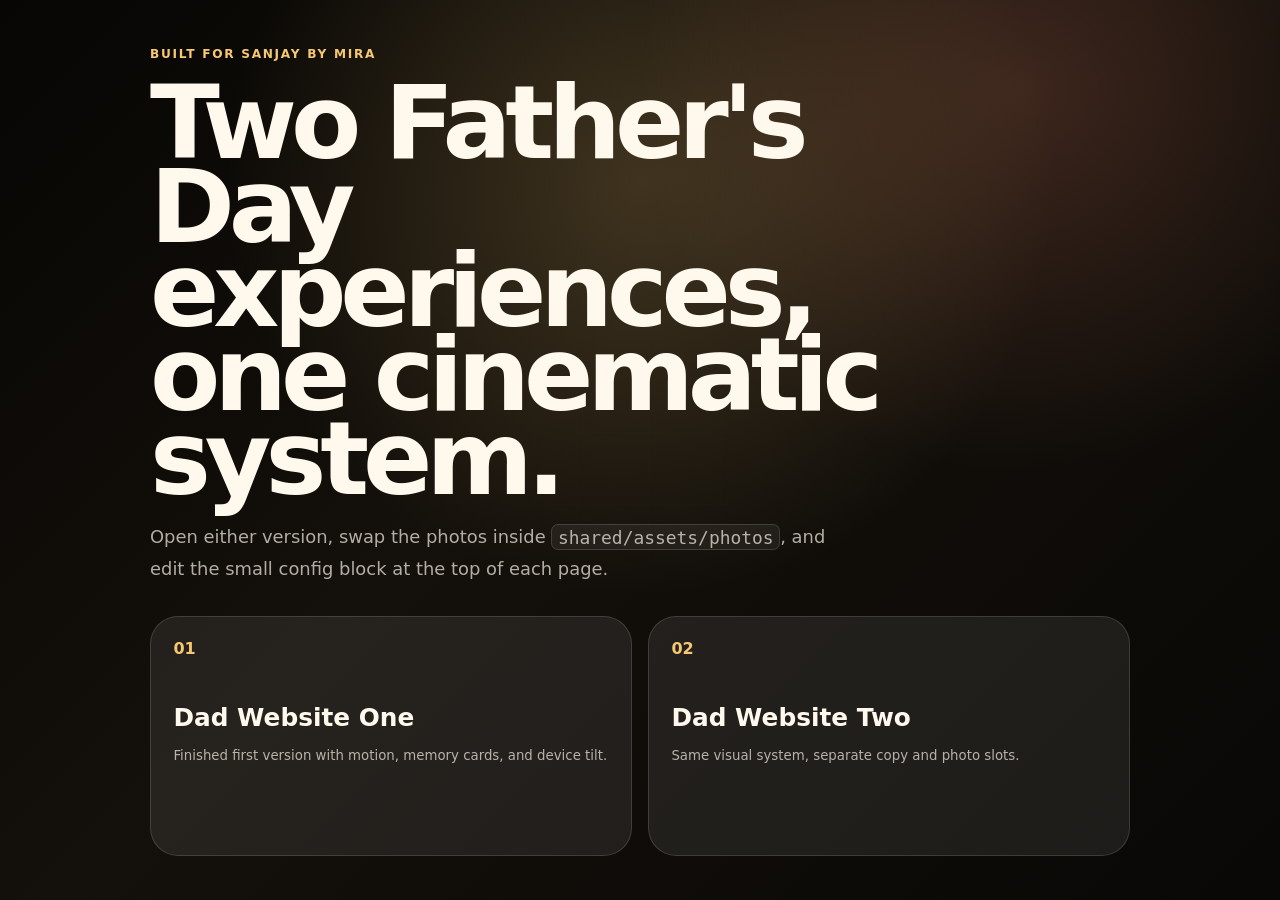
==== index.html @ 58a592d5 "Create Father's Day tribute websites" ====
<!doctype html>
<html lang="en">
  <head>
    <meta charset="utf-8" />
    <meta name="viewport" content="width=device-width, initial-scale=1" />
    <title>Father's Day Websites</title>
    <link rel="stylesheet" href="shared/styles.css" />
  </head>
  <body class="launcher">
    <main class="launch-shell">
      <p class="eyebrow">Built for Sanjay by Mira</p>
      <h1>Two Father's Day experiences, one cinematic system.</h1>
      <p class="launch-copy">
        Open either version, swap the photos inside <code>shared/assets/photos</code>,
        and edit the small config block at the top of each page.
      </p>
      <div class="launch-grid">
        <a class="launch-card" href="sites/father-one/index.html">
          <span>01</span>
          <strong>Dad Website One</strong>
          <small>Finished first version with motion, memory cards, and device tilt.</small>
        </a>
        <a class="launch-card" href="sites/father-two/index.html">
          <span>02</span>
          <strong>Dad Website Two</strong>
          <small>Same visual system, separate copy and photo slots.</small>
        </a>
      </div>
    </main>
  </body>
</html>
---- shared/styles.css ----
:root {
  --bg: #070604;
  --ink: #fff8ed;
  --muted: rgba(255, 248, 237, 0.68);
  --line: rgba(255, 248, 237, 0.14);
  --gold: #f7c873;
  --rose: #ff8f70;
  --sage: #94bfa7;
  --depth: cubic-bezier(0.32, 0.72, 0, 1);
  --tilt-x: 0deg;
  --tilt-y: 0deg;
  --pointer-x: 50%;
  --pointer-y: 20%;
}

* {
  box-sizing: border-box;
}

html {
  scroll-behavior: smooth;
}

body {
  margin: 0;
  min-height: 100vh;
  color: var(--ink);
  background:
    radial-gradient(circle at var(--pointer-x) var(--pointer-y), rgba(247, 200, 115, 0.2), transparent 26rem),
    radial-gradient(circle at 80% 10%, rgba(255, 143, 112, 0.18), transparent 24rem),
    linear-gradient(135deg, #070604 0%, #14100b 44%, #090806 100%);
  font-family: ui-sans-serif, system-ui, -apple-system, BlinkMacSystemFont, "Segoe UI", sans-serif;
  letter-spacing: 0;
  overflow-x: hidden;
}

.tribute,
.launcher {
  overflow-x: clip;
}

body::before {
  content: "";
  position: fixed;
  inset: 0;
  z-index: -3;
  opacity: 0.18;
  pointer-events: none;
  background-image:
    linear-gradient(rgba(255, 255, 255, 0.05) 1px, transparent 1px),
    linear-gradient(90deg, rgba(255, 255, 255, 0.05) 1px, transparent 1px);
  background-size: 72px 72px;
  mask-image: radial-gradient(circle at center, black, transparent 72%);
}

a {
  color: inherit;
  text-decoration: none;
}

code {
  border: 1px solid var(--line);
  border-radius: 7px;
  padding: 0.1rem 0.35rem;
  background: rgba(255, 255, 255, 0.06);
}

#memory-field {
  position: fixed;
  inset: 0;
  z-index: -2;
  width: 100%;
  height: 100%;
  pointer-events: none;
}

.ambient {
  position: fixed;
  width: 42vw;
  aspect-ratio: 1;
  border-radius: 999px;
  filter: blur(72px);
  opacity: 0.28;
  z-index: -1;
  transform: translate3d(calc((var(--pointer-x) - 50%) * 0.02), calc((var(--pointer-y) - 50%) * 0.02), 0);
}

.ambient-one {
  left: -14vw;
  top: 8vh;
  background: var(--gold);
}

.ambient-two {
  right: -16vw;
  bottom: 0;
  background: var(--rose);
}

.topbar {
  position: sticky;
  top: 0;
  z-index: 10;
  display: flex;
  align-items: center;
  justify-content: space-between;
  gap: 1rem;
  width: min(1160px, calc(100% - 32px));
  margin: 0 auto;
  padding: 18px 0;
  backdrop-filter: blur(18px);
}

.brand {
  font-weight: 800;
}

.topbar nav {
  display: flex;
  gap: 0.45rem;
  padding: 0.35rem;
  border: 1px solid var(--line);
  border-radius: 999px;
  background: rgba(255, 255, 255, 0.06);
}

.topbar nav a {
  border-radius: 999px;
  padding: 0.55rem 0.85rem;
  color: var(--muted);
  font-size: 0.88rem;
  transition: color 180ms var(--depth), background 180ms var(--depth);
}

.topbar nav a:hover {
  color: var(--ink);
  background: rgba(255, 255, 255, 0.08);
}

.section {
  width: min(1160px, calc(100% - 32px));
  margin: 0 auto;
  padding: 92px 0;
}

.hero {
  display: grid;
  grid-template-columns: minmax(0, 0.95fr) minmax(320px, 1.05fr);
  align-items: center;
  gap: clamp(2rem, 7vw, 6rem);
  min-height: calc(100vh - 74px);
}

.eyebrow,
.section-kicker {
  margin: 0 0 1rem;
  color: var(--gold);
  font-size: 0.76rem;
  font-weight: 800;
  letter-spacing: 0.14em;
  text-transform: uppercase;
}

h1,
h2,
h3,
p {
  margin-top: 0;
}

h1 {
  max-width: 780px;
  margin-bottom: 1.25rem;
  font-size: clamp(4rem, 12vw, 9.5rem);
  line-height: 0.82;
  letter-spacing: -0.06em;
}

h2 {
  max-width: 820px;
  margin-bottom: 1.4rem;
  font-size: clamp(2.4rem, 6.8vw, 5.8rem);
  line-height: 0.9;
  letter-spacing: -0.055em;
}

h3 {
  margin-bottom: 0.7rem;
  font-size: clamp(1.4rem, 2.5vw, 2.2rem);
  line-height: 1;
  letter-spacing: -0.035em;
}

p {
  color: var(--muted);
  font-size: clamp(1rem, 1.4vw, 1.15rem);
  line-height: 1.75;
}

.hero-copy p:not(.eyebrow) {
  max-width: 620px;
}

.hero-actions {
  display: flex;
  flex-wrap: wrap;
  gap: 0.8rem;
  margin-top: 2rem;
}

button,
.ghost-btn,
.primary-btn {
  border: 0;
  border-radius: 999px;
  padding: 0.95rem 1.25rem;
  font: inherit;
  font-weight: 800;
  cursor: pointer;
  transition: transform 180ms var(--depth), background 180ms var(--depth), color 180ms var(--depth);
}

.primary-btn {
  color: #1b1207;
  background: linear-gradient(135deg, var(--gold), #ffe8ad);
}

.ghost-btn {
  border: 1px solid var(--line);
  color: var(--ink);
  background: rgba(255, 255, 255, 0.06);
}

@media (hover: hover) and (pointer: fine) {
  button:hover,
  .ghost-btn:hover,
  .primary-btn:hover,
  .launch-card:hover {
    transform: translateY(-3px);
  }
}

.hero-stage {
  position: relative;
  min-height: 620px;
  overflow: clip;
  perspective: 1000px;
  transform: rotateX(var(--tilt-y)) rotateY(var(--tilt-x));
  transform-style: preserve-3d;
  transition: transform 700ms var(--depth);
}

.portrait-frame {
  position: absolute;
  inset: 9% 9% 12%;
  display: grid;
  place-items: center;
  border: 1px solid rgba(255, 255, 255, 0.18);
  border-radius: 36px;
  padding: 1rem;
  background: linear-gradient(145deg, rgba(255, 255, 255, 0.2), rgba(255, 255, 255, 0.045));
  box-shadow: 0 40px 120px rgba(0, 0, 0, 0.35);
  overflow: hidden;
}

.photo-slot {
  position: relative;
  display: grid;
  place-items: center;
  width: 100%;
  height: 100%;
  min-height: 240px;
  border-radius: 28px;
  color: rgba(255, 248, 237, 0.84);
  background:
    linear-gradient(145deg, rgba(255, 255, 255, 0.16), transparent 46%),
    radial-gradient(circle at 30% 20%, rgba(255, 232, 173, 0.58), transparent 18rem),
    linear-gradient(135deg, #392814, #15110d);
  overflow: hidden;
}

.photo-slot.has-photo {
  background-position: center;
  background-size: cover;
}

.photo-slot.has-photo span {
  opacity: 0;
}

.photo-slot span {
  border: 1px solid var(--line);
  border-radius: 999px;
  padding: 0.55rem 0.85rem;
  background: rgba(0, 0, 0, 0.2);
  backdrop-filter: blur(10px);
  font-weight: 800;
}

.orbit {
  position: absolute;
  border: 1px solid rgba(247, 200, 115, 0.28);
  border-radius: 999px;
  transform-style: preserve-3d;
  animation: orbit 16s linear infinite;
}

.orbit-a {
  inset: 3% 2% 8%;
}

.orbit-b {
  inset: 18% -2% 17%;
  animation-duration: 22s;
  animation-direction: reverse;
}

.floating-note {
  position: absolute;
  max-width: 190px;
  border: 1px solid var(--line);
  border-radius: 18px;
  padding: 1rem;
  background: rgba(255, 248, 237, 0.09);
  backdrop-filter: blur(18px);
  color: var(--ink);
  font-weight: 800;
  box-shadow: 0 18px 50px rgba(0, 0, 0, 0.25);
}

.note-one {
  top: 12%;
  right: 0;
  transform: translateZ(70px);
}

.note-two {
  left: 0;
  bottom: 14%;
  transform: translateZ(95px);
}

.bento {
  display: grid;
  grid-template-columns: repeat(12, 1fr);
  grid-auto-rows: minmax(190px, auto);
  gap: 1rem;
  margin-top: 2.5rem;
}

.tile {
  grid-column: span 4;
  min-height: 220px;
  border: 1px solid var(--line);
  border-radius: 28px;
  padding: clamp(1.1rem, 2.5vw, 2rem);
  background: rgba(255, 255, 255, 0.075);
  backdrop-filter: blur(22px);
  overflow: hidden;
}

.tile.wide {
  grid-column: span 8;
}

.tile.tall {
  grid-row: span 2;
}

.tile > span {
  display: inline-flex;
  margin-bottom: 1.2rem;
  color: var(--gold);
  font-weight: 900;
}

.photo-tile {
  padding: 0;
}

.photo-tile .photo-slot {
  min-height: 100%;
  border-radius: 0;
}

.letter {
  display: grid;
  place-items: center;
}

.letter-card {
  width: min(880px, 100%);
  border: 1px solid rgba(255, 248, 237, 0.2);
  border-radius: 34px;
  padding: clamp(1.4rem, 5vw, 4rem);
  background:
    linear-gradient(145deg, rgba(255, 255, 255, 0.16), rgba(255, 255, 255, 0.045)),
    rgba(20, 16, 11, 0.66);
  box-shadow: 0 35px 120px rgba(0, 0, 0, 0.38);
  transform: rotateX(calc(var(--tilt-y) * 0.7)) rotateY(calc(var(--tilt-x) * 0.7));
  transition: transform 700ms var(--depth);
}

.letter-card strong {
  display: inline-flex;
  margin-top: 1rem;
  color: var(--gold);
  font-size: 1.1rem;
}

.gallery {
  display: grid;
  gap: 2rem;
}

.gallery-track {
  display: grid;
  grid-template-columns: 1.1fr 0.85fr 1fr;
  gap: 1rem;
}

.gallery-item {
  min-height: 380px;
  border: 1px solid var(--line);
}

.gallery-item:nth-child(2) {
  transform: translateY(42px);
}

.footer {
  display: flex;
  flex-wrap: wrap;
  justify-content: center;
  gap: 0.7rem 1.2rem;
  width: min(1160px, calc(100% - 32px));
  margin: 0 auto;
  padding: 40px 0 56px;
  color: var(--muted);
  font-size: 0.9rem;
}

[data-reveal] {
  opacity: 0;
  transform: translateY(24px);
  transition: opacity 700ms var(--depth), transform 700ms var(--depth);
}

[data-reveal].is-visible {
  opacity: 1;
  transform: translateY(0);
}

.alternate {
  --gold: #c6f6d5;
  --rose: #9cc9ff;
  --sage: #f4b6c2;
}

.launcher {
  display: grid;
  place-items: center;
  padding: 2rem;
}

.launch-shell {
  width: min(980px, 100%);
}

.launch-shell h1 {
  font-size: clamp(3rem, 8vw, 7rem);
}

.launch-copy {
  max-width: 680px;
}

.launch-grid {
  display: grid;
  grid-template-columns: repeat(2, minmax(0, 1fr));
  gap: 1rem;
  margin-top: 2rem;
}

.launch-card {
  min-height: 240px;
  border: 1px solid var(--line);
  border-radius: 28px;
  padding: 1.4rem;
  background: rgba(255, 255, 255, 0.08);
  transition: transform 240ms var(--depth), background 240ms var(--depth);
}

.launch-card span {
  color: var(--gold);
  font-weight: 900;
}

.launch-card strong {
  display: block;
  margin: 2.8rem 0 0.8rem;
  font-size: 1.55rem;
}

.launch-card small {
  color: var(--muted);
  line-height: 1.6;
}

@keyframes orbit {
  from {
    transform: rotateZ(0deg) rotateX(68deg);
  }
  to {
    transform: rotateZ(360deg) rotateX(68deg);
  }
}

@media (max-width: 820px) {
  .topbar {
    align-items: flex-start;
    flex-direction: column;
  }

  .topbar nav {
    width: 100%;
    justify-content: space-between;
  }

  .section {
    padding: 66px 0;
  }

  .hero,
  .launch-grid,
  .gallery-track {
    grid-template-columns: 1fr;
  }

  .hero {
    min-height: auto;
  }

  .hero-stage {
    min-height: 520px;
  }

  .bento {
    grid-template-columns: 1fr;
  }

  .tile,
  .tile.wide {
    grid-column: auto;
  }

  .gallery-item:nth-child(2) {
    transform: none;
  }
}

@media (prefers-reduced-motion: reduce) {
  html {
    scroll-behavior: auto;
  }

  *,
  *::before,
  *::after {
    animation-duration: 1ms !important;
    animation-iteration-count: 1 !important;
    transition-duration: 120ms !important;
  }

  [data-reveal] {
    transform: none;
  }
}
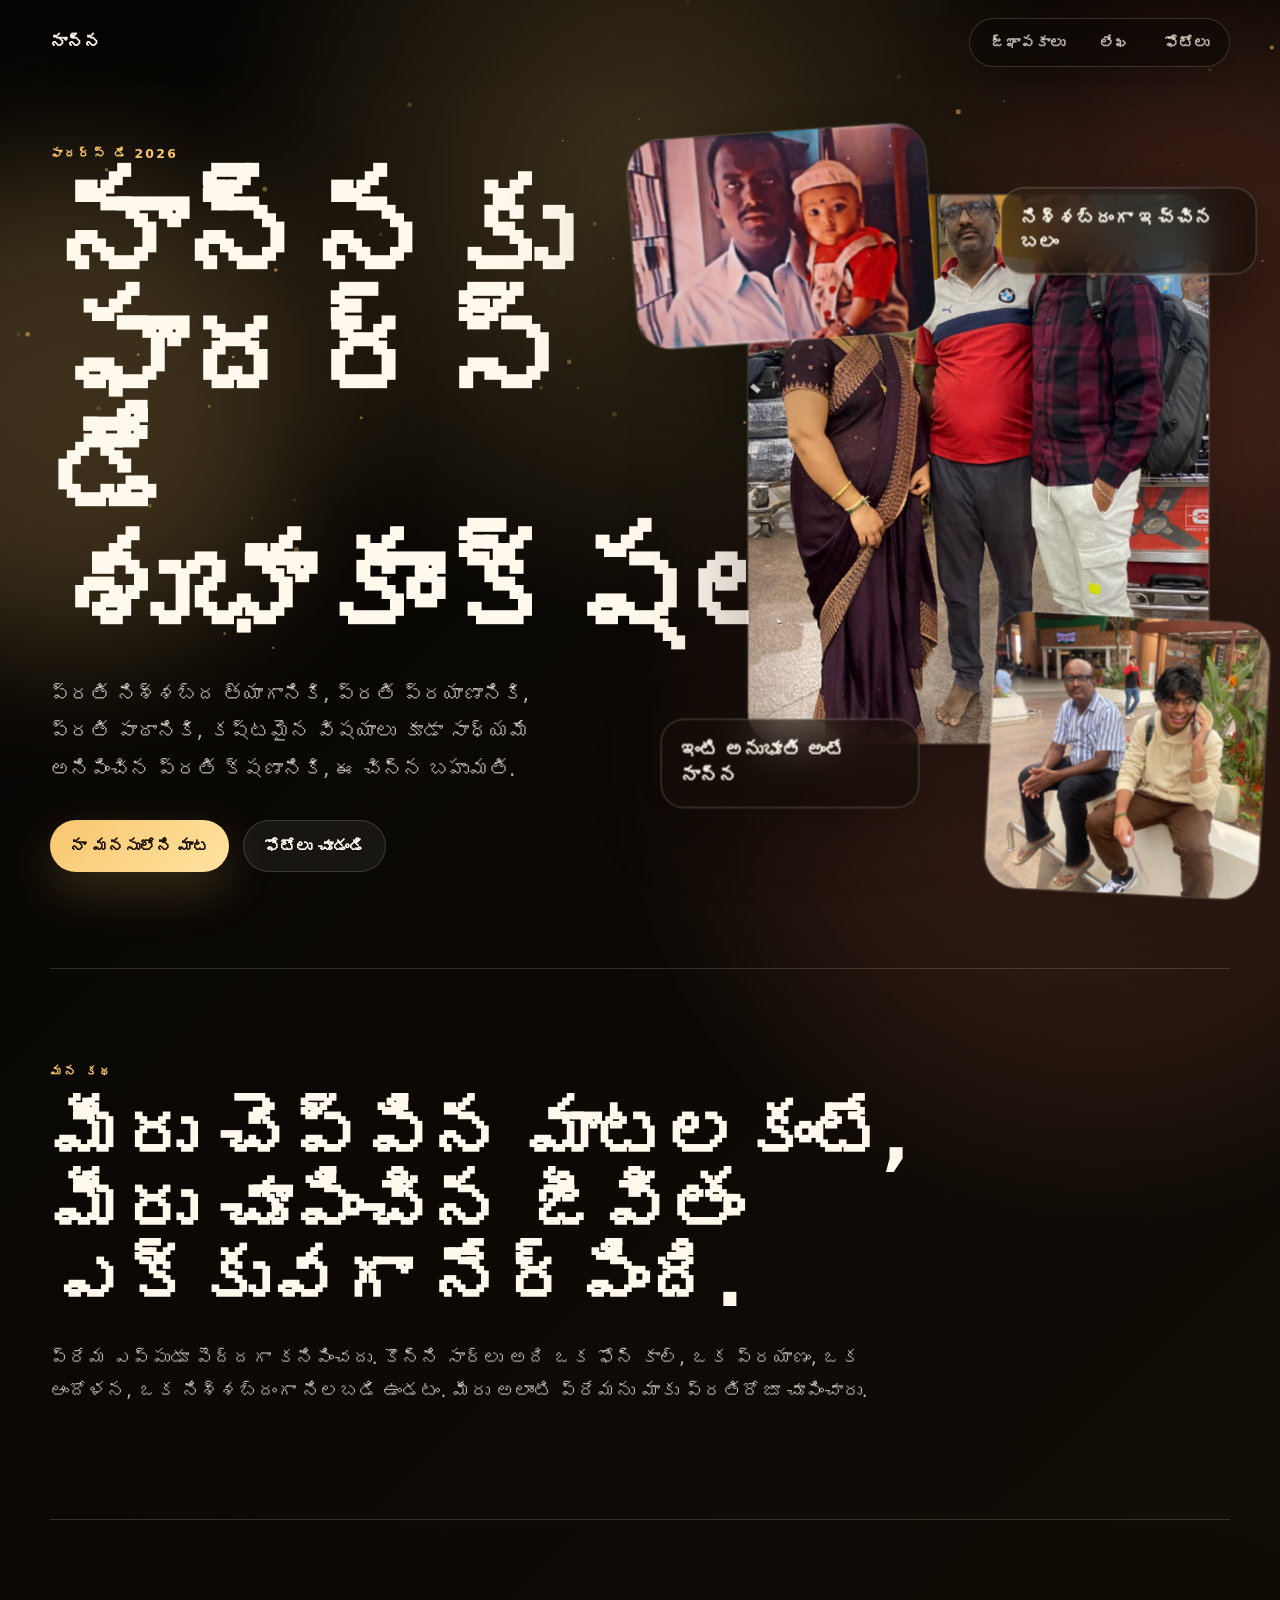
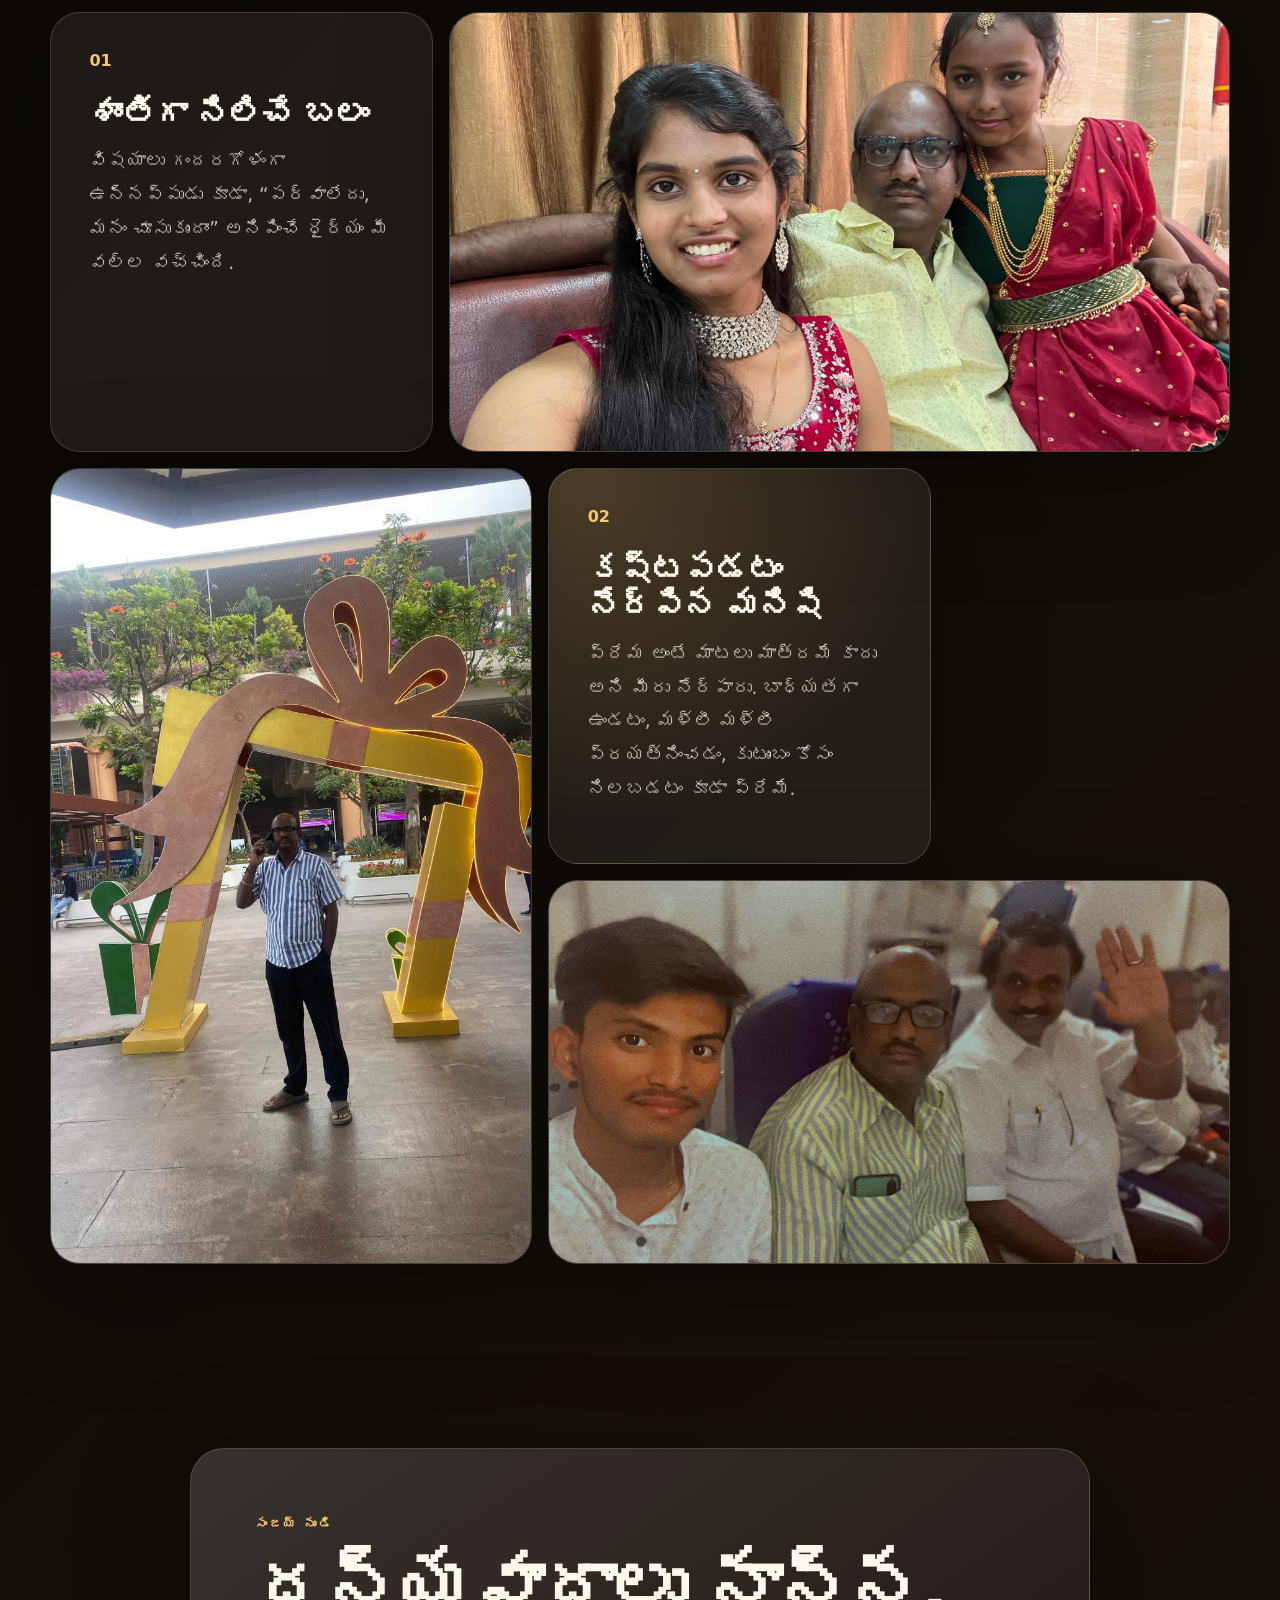
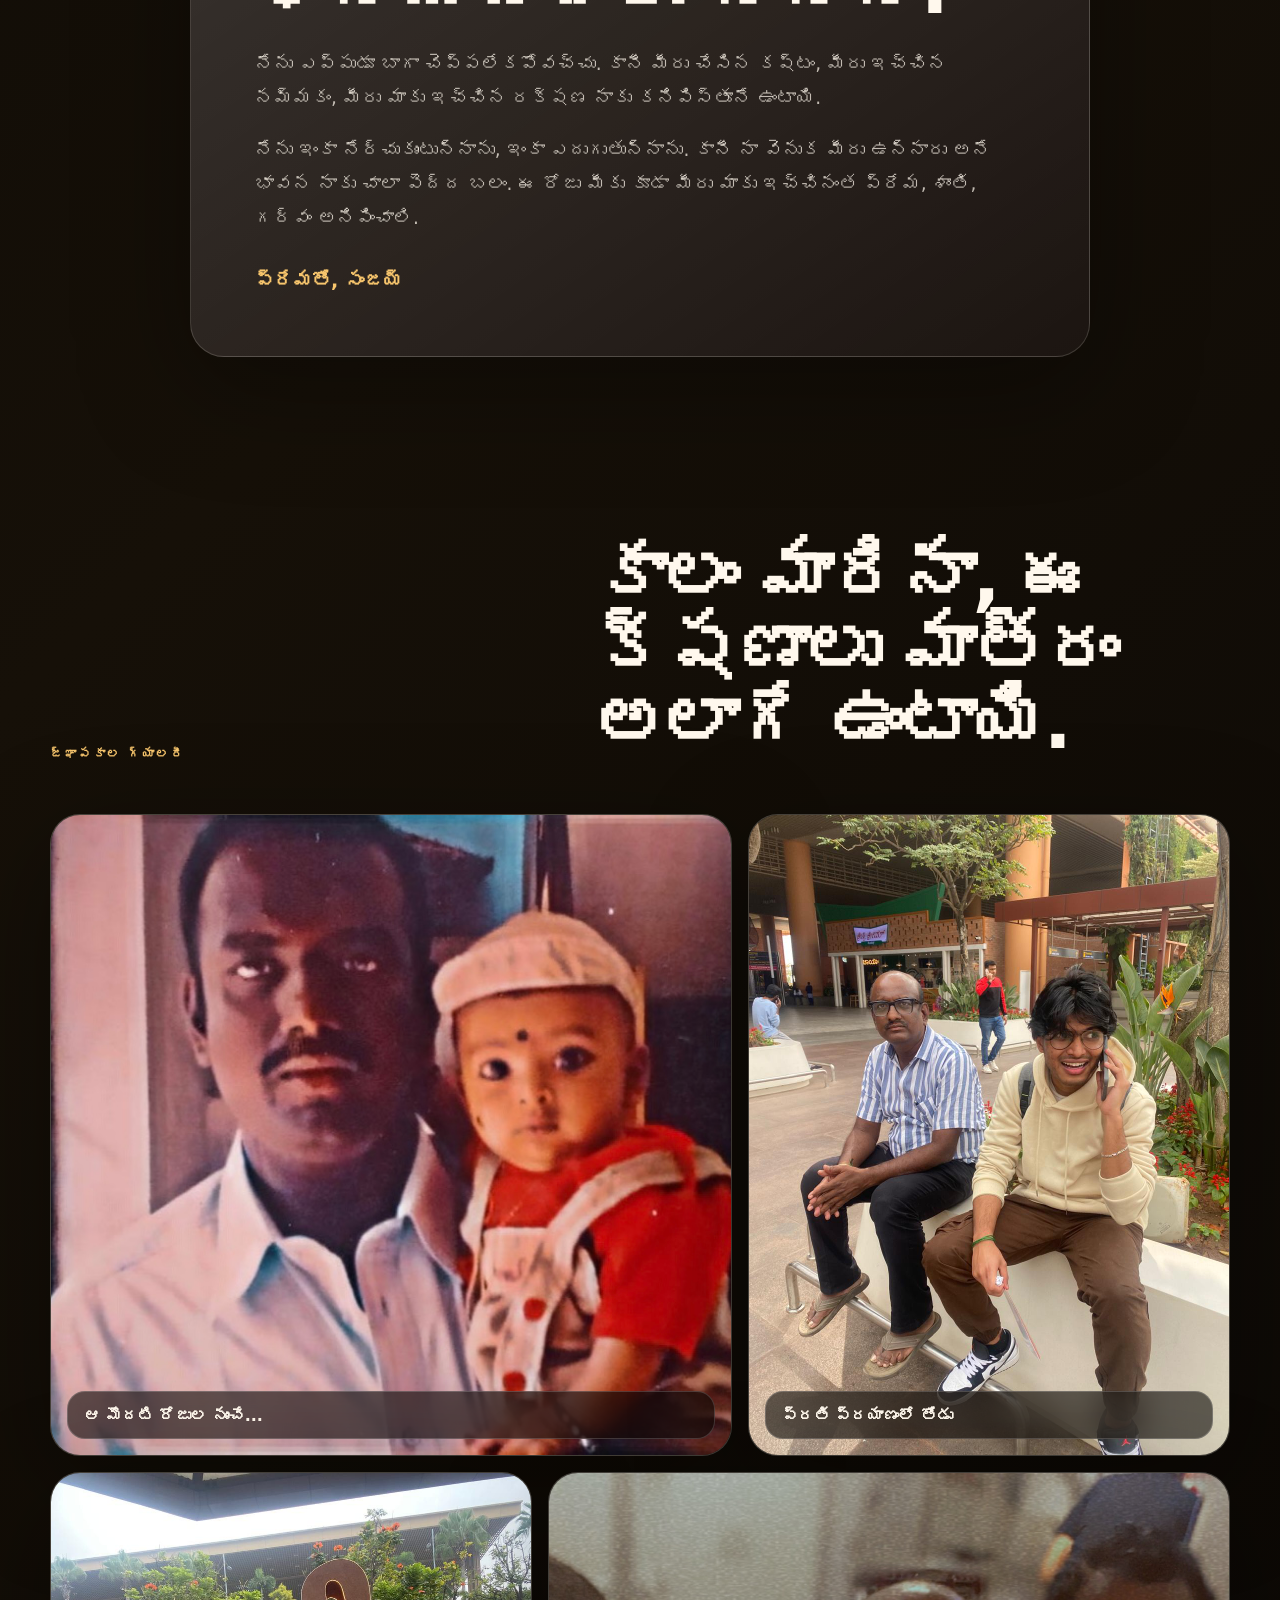
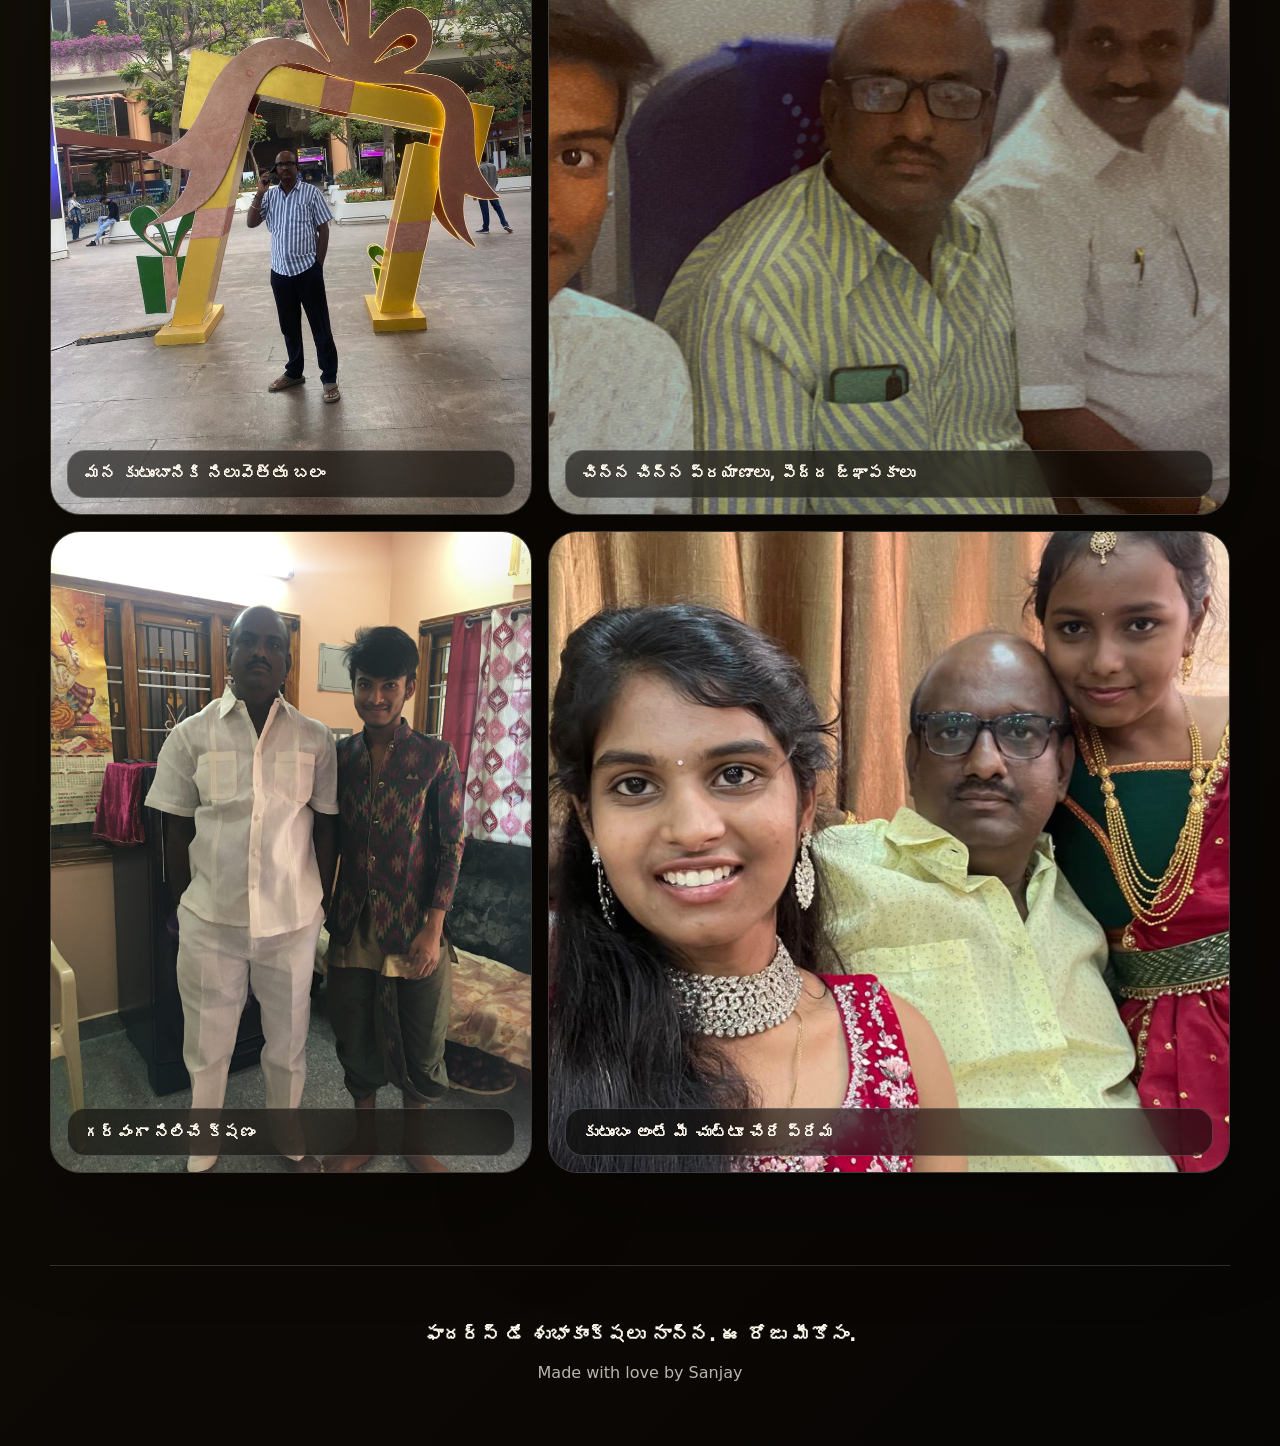
==== commit 491d9eb6: "Create Telugu Father's Day tribute" ====
--- a/index.html
+++ b/index.html
@@ -1,31 +1,156 @@
 <!doctype html>
-<html lang="en">
+<html lang="te">
   <head>
     <meta charset="utf-8" />
     <meta name="viewport" content="width=device-width, initial-scale=1" />
-    <title>Father's Day Websites</title>
+    <title>నాన్నకు ఫాదర్స్ డే శుభాకాంక్షలు</title>
+    <meta
+      name="description"
+      content="నాన్న కోసం ప్రేమతో చేసిన ఫాదర్స్ డే జ్ఞాపకాల వెబ్‌సైట్."
+    />
+    <meta name="author" content="mukeshkr-19, sanjaykrishnamurthy005@gmail.com" />
     <link rel="stylesheet" href="shared/styles.css" />
   </head>
-  <body class="launcher">
-    <main class="launch-shell">
-      <p class="eyebrow">Built for Sanjay by Mira</p>
-      <h1>Two Father's Day experiences, one cinematic system.</h1>
-      <p class="launch-copy">
-        Open either version, swap the photos inside <code>shared/assets/photos</code>,
-        and edit the small config block at the top of each page.
-      </p>
-      <div class="launch-grid">
-        <a class="launch-card" href="sites/father-one/index.html">
+  <body>
+    <canvas id="memory-field" aria-hidden="true"></canvas>
+    <div class="grain" aria-hidden="true"></div>
+    <div class="glow glow-one" aria-hidden="true"></div>
+    <div class="glow glow-two" aria-hidden="true"></div>
+
+    <header class="nav">
+      <a href="#top" class="mark">నాన్న</a>
+      <nav aria-label="Page sections">
+        <a href="#memories">జ్ఞాపకాలు</a>
+        <a href="#letter">లేఖ</a>
+        <a href="#gallery">ఫోటోలు</a>
+      </nav>
+    </header>
+
+    <main id="top">
+      <section class="hero" data-reveal>
+        <div class="hero-text">
+          <p class="eyebrow">ఫాదర్స్ డే 2026</p>
+          <h1>నాన్నకు ఫాదర్స్ డే శుభాకాంక్షలు.</h1>
+          <p class="lead">
+            ప్రతి నిశ్శబ్ద త్యాగానికి, ప్రతి ప్రయాణానికి, ప్రతి పాఠానికి,
+            కష్టమైన విషయాలు కూడా సాధ్యమే అనిపించిన ప్రతి క్షణానికి,
+            ఈ చిన్న బహుమతి.
+          </p>
+          <div class="hero-actions">
+            <a class="primary-btn" href="#letter">నా మనసులోని మాట</a>
+            <a class="ghost-btn" href="#gallery">ఫోటోలు చూడండి</a>
+          </div>
+        </div>
+
+        <div class="hero-collage" data-tilt>
+          <figure class="hero-photo main-photo">
+            <img src="shared/assets/photos/family-airport.jpg" alt="నాన్న, అమ్మ, సంజయ్ కలిసి ఉన్న ఫోటో" />
+          </figure>
+          <figure class="hero-photo baby-photo">
+            <img src="shared/assets/photos/father-baby.jpg" alt="చిన్నప్పుడు నాన్నతో సంజయ్" />
+          </figure>
+          <figure class="hero-photo side-photo">
+            <img src="shared/assets/photos/dad-sanjay-airport.jpg" alt="ఎయిర్‌పోర్ట్ దగ్గర నాన్న మరియు సంజయ్" />
+          </figure>
+          <div class="caption-chip chip-one">నిశ్శబ్దంగా ఇచ్చిన బలం</div>
+          <div class="caption-chip chip-two">ఇంటి అనుభూతి అంటే నాన్న</div>
+        </div>
+      </section>
+
+      <section id="memories" class="section intro-band" data-reveal>
+        <p class="eyebrow">మన కథ</p>
+        <h2>మీరు చెప్పిన మాటలకంటే, మీరు చూపించిన జీవితం ఎక్కువగా నేర్పింది.</h2>
+        <p>
+          ప్రేమ ఎప్పుడూ పెద్దగా కనిపించదు. కొన్ని సార్లు అది ఒక ఫోన్ కాల్,
+          ఒక ప్రయాణం, ఒక ఆందోళన, ఒక నిశ్శబ్దంగా నిలబడి ఉండటం.
+          మీరు అలాంటి ప్రేమను మాకు ప్రతిరోజూ చూపించారు.
+        </p>
+      </section>
+
+      <section class="memory-grid section" aria-label="జ్ఞాపకాలు">
+        <article class="memory-card text-card" data-reveal>
           <span>01</span>
-          <strong>Dad Website One</strong>
-          <small>Finished first version with motion, memory cards, and device tilt.</small>
-        </a>
-        <a class="launch-card" href="sites/father-two/index.html">
+          <h3>శాంతిగా నిలిచే బలం</h3>
+          <p>
+            విషయాలు గందరగోళంగా ఉన్నప్పుడు కూడా, “పర్వాలేదు, మనం చూసుకుందాం”
+            అనిపించే ధైర్యం మీ వల్ల వచ్చింది.
+          </p>
+        </article>
+        <figure class="memory-card image-card large" data-reveal>
+          <img src="shared/assets/photos/dad-daughters.jpg" alt="నాన్న కుమార్తెలతో కలిసి ఉన్న ఫోటో" />
+        </figure>
+        <figure class="memory-card image-card tall" data-reveal>
+          <img src="shared/assets/photos/dad-airport-arch.jpg" alt="ఎయిర్‌పోర్ట్ వద్ద నాన్న నిలబడిన ఫోటో" />
+        </figure>
+        <article class="memory-card text-card warm" data-reveal>
           <span>02</span>
-          <strong>Dad Website Two</strong>
-          <small>Same visual system, separate copy and photo slots.</small>
-        </a>
-      </div>
+          <h3>కష్టపడటం నేర్పిన మనిషి</h3>
+          <p>
+            ప్రేమ అంటే మాటలు మాత్రమే కాదు అని మీరు నేర్పారు. బాధ్యతగా ఉండటం,
+            మళ్లీ మళ్లీ ప్రయత్నించడం, కుటుంబం కోసం నిలబడటం కూడా ప్రేమే.
+          </p>
+        </article>
+        <figure class="memory-card image-card wide" data-reveal>
+          <img src="shared/assets/photos/dad-train.jpg" alt="రైలులో నాన్నతో కలిసి ఉన్న ఫోటో" />
+        </figure>
+      </section>
+
+      <section id="letter" class="letter-section section" data-reveal>
+        <div class="letter-card" data-tilt>
+          <p class="eyebrow">సంజయ్ నుండి</p>
+          <h2>ధన్యవాదాలు నాన్న.</h2>
+          <p>
+            నేను ఎప్పుడూ బాగా చెప్పలేకపోవచ్చు. కానీ మీరు చేసిన కష్టం, మీరు ఇచ్చిన
+            నమ్మకం, మీరు మాకు ఇచ్చిన రక్షణ నాకు కనిపిస్తూనే ఉంటాయి.
+          </p>
+          <p>
+            నేను ఇంకా నేర్చుకుంటున్నాను, ఇంకా ఎదుగుతున్నాను. కానీ నా వెనుక మీరు
+            ఉన్నారు అనే భావన నాకు చాలా పెద్ద బలం. ఈ రోజు మీకు కూడా మీరు మాకు
+            ఇచ్చినంత ప్రేమ, శాంతి, గర్వం అనిపించాలి.
+          </p>
+          <strong>ప్రేమతో, సంజయ్</strong>
+        </div>
+      </section>
+
+      <section id="gallery" class="section gallery-section" data-reveal>
+        <div class="gallery-heading">
+          <p class="eyebrow">జ్ఞాపకాల గ్యాలరీ</p>
+          <h2>కాలం మారినా, ఈ క్షణాలు మాత్రం అలాగే ఉంటాయి.</h2>
+        </div>
+        <div class="gallery">
+          <figure class="gallery-photo landscape">
+            <img src="shared/assets/photos/father-baby.jpg" alt="చిన్నప్పటి జ్ఞాపకం" />
+            <figcaption>ఆ మొదటి రోజుల నుంచే...</figcaption>
+          </figure>
+          <figure class="gallery-photo portrait">
+            <img src="shared/assets/photos/dad-sanjay-airport.jpg" alt="నాన్నతో సంజయ్" />
+            <figcaption>ప్రతి ప్రయాణంలో తోడు</figcaption>
+          </figure>
+          <figure class="gallery-photo portrait">
+            <img src="shared/assets/photos/dad-airport-arch.jpg" alt="నాన్న ఫోటో" />
+            <figcaption>మన కుటుంబానికి నిలువెత్తు బలం</figcaption>
+          </figure>
+          <figure class="gallery-photo landscape">
+            <img src="shared/assets/photos/dad-train.jpg" alt="రైలు ప్రయాణంలో జ్ఞాపకం" />
+            <figcaption>చిన్న చిన్న ప్రయాణాలు, పెద్ద జ్ఞాపకాలు</figcaption>
+          </figure>
+          <figure class="gallery-photo portrait">
+            <img src="shared/assets/photos/dad-traditional.jpg" alt="సాంప్రదాయ దుస్తుల్లో నాన్నతో సంజయ్" />
+            <figcaption>గర్వంగా నిలిచే క్షణం</figcaption>
+          </figure>
+          <figure class="gallery-photo landscape">
+            <img src="shared/assets/photos/dad-daughters.jpg" alt="నాన్న కుటుంబంతో" />
+            <figcaption>కుటుంబం అంటే మీ చుట్టూ చేరే ప్రేమ</figcaption>
+          </figure>
+        </div>
+      </section>
     </main>
+
+    <footer class="footer">
+      <p>ఫాదర్స్ డే శుభాకాంక్షలు నాన్న. ఈ రోజు మీకోసం.</p>
+      <span>Made with love by Sanjay</span>
+    </footer>
+
+    <script src="shared/app.js"></script>
   </body>
 </html>
--- a/shared/styles.css
+++ b/shared/styles.css
@@ -1,16 +1,18 @@
 :root {
-  --bg: #070604;
+  --bg: #080604;
   --ink: #fff8ed;
-  --muted: rgba(255, 248, 237, 0.68);
-  --line: rgba(255, 248, 237, 0.14);
-  --gold: #f7c873;
-  --rose: #ff8f70;
-  --sage: #94bfa7;
-  --depth: cubic-bezier(0.32, 0.72, 0, 1);
+  --muted: rgba(255, 248, 237, 0.72);
+  --soft: rgba(255, 248, 237, 0.1);
+  --line: rgba(255, 248, 237, 0.16);
+  --gold: #f8c66d;
+  --saffron: #ff9f43;
+  --rose: #d96b54;
+  --deep: #19100a;
+  --ease: cubic-bezier(0.32, 0.72, 0, 1);
   --tilt-x: 0deg;
   --tilt-y: 0deg;
-  --pointer-x: 50%;
-  --pointer-y: 20%;
+  --pointer-x: 50vw;
+  --pointer-y: 20vh;
 }
 
 * {
@@ -19,145 +21,158 @@
 
 html {
   scroll-behavior: smooth;
+  max-width: 100vw;
+  overflow-x: hidden;
 }
 
 body {
   margin: 0;
+  width: 100%;
+  max-width: 100vw;
   min-height: 100vh;
+  overflow-x: hidden;
   color: var(--ink);
   background:
-    radial-gradient(circle at var(--pointer-x) var(--pointer-y), rgba(247, 200, 115, 0.2), transparent 26rem),
-    radial-gradient(circle at 80% 10%, rgba(255, 143, 112, 0.18), transparent 24rem),
-    linear-gradient(135deg, #070604 0%, #14100b 44%, #090806 100%);
-  font-family: ui-sans-serif, system-ui, -apple-system, BlinkMacSystemFont, "Segoe UI", sans-serif;
+    radial-gradient(circle at var(--pointer-x) var(--pointer-y), rgba(248, 198, 109, 0.22), transparent 28rem),
+    radial-gradient(circle at 85% 12%, rgba(217, 107, 84, 0.28), transparent 30rem),
+    linear-gradient(135deg, #050403 0%, #161008 52%, #070504 100%);
+  font-family:
+    "Noto Sans Telugu",
+    "Nirmala UI",
+    "Gautami",
+    ui-sans-serif,
+    system-ui,
+    -apple-system,
+    BlinkMacSystemFont,
+    "Segoe UI",
+    sans-serif;
   letter-spacing: 0;
-  overflow-x: hidden;
-}
-
-.tribute,
-.launcher {
-  overflow-x: clip;
-}
-
-body::before {
-  content: "";
+}
+
+img {
+  display: block;
+  width: 100%;
+  height: 100%;
+  object-fit: cover;
+}
+
+a {
+  color: inherit;
+  text-decoration: none;
+}
+
+#memory-field {
   position: fixed;
   inset: 0;
   z-index: -3;
+  width: 100%;
+  height: 100%;
+  pointer-events: none;
+}
+
+.grain {
+  position: fixed;
+  inset: 0;
+  z-index: -2;
   opacity: 0.18;
   pointer-events: none;
   background-image:
-    linear-gradient(rgba(255, 255, 255, 0.05) 1px, transparent 1px),
-    linear-gradient(90deg, rgba(255, 255, 255, 0.05) 1px, transparent 1px);
-  background-size: 72px 72px;
-  mask-image: radial-gradient(circle at center, black, transparent 72%);
-}
-
-a {
-  color: inherit;
-  text-decoration: none;
-}
-
-code {
-  border: 1px solid var(--line);
-  border-radius: 7px;
-  padding: 0.1rem 0.35rem;
-  background: rgba(255, 255, 255, 0.06);
-}
-
-#memory-field {
+    linear-gradient(rgba(255, 255, 255, 0.04) 1px, transparent 1px),
+    linear-gradient(90deg, rgba(255, 255, 255, 0.04) 1px, transparent 1px);
+  background-size: 64px 64px;
+  mask-image: radial-gradient(circle at center, black, transparent 76%);
+}
+
+.glow {
   position: fixed;
-  inset: 0;
-  z-index: -2;
-  width: 100%;
-  height: 100%;
-  pointer-events: none;
-}
-
-.ambient {
-  position: fixed;
-  width: 42vw;
+  z-index: -1;
+  width: 38vw;
   aspect-ratio: 1;
   border-radius: 999px;
   filter: blur(72px);
-  opacity: 0.28;
-  z-index: -1;
-  transform: translate3d(calc((var(--pointer-x) - 50%) * 0.02), calc((var(--pointer-y) - 50%) * 0.02), 0);
-}
-
-.ambient-one {
+  opacity: 0.22;
+  pointer-events: none;
+}
+
+.glow-one {
   left: -14vw;
-  top: 8vh;
+  top: 18vh;
   background: var(--gold);
 }
 
-.ambient-two {
-  right: -16vw;
-  bottom: 0;
+.glow-two {
+  right: -13vw;
+  top: 4vh;
   background: var(--rose);
 }
 
-.topbar {
+.nav {
   position: sticky;
   top: 0;
-  z-index: 10;
+  z-index: 20;
   display: flex;
   align-items: center;
   justify-content: space-between;
-  gap: 1rem;
-  width: min(1160px, calc(100% - 32px));
+  width: min(1180px, calc(100vw - 32px));
   margin: 0 auto;
   padding: 18px 0;
   backdrop-filter: blur(18px);
 }
 
-.brand {
-  font-weight: 800;
-}
-
-.topbar nav {
+.mark {
+  font-size: 1.05rem;
+  font-weight: 900;
+}
+
+.nav nav {
   display: flex;
-  gap: 0.45rem;
-  padding: 0.35rem;
+  gap: 0.35rem;
   border: 1px solid var(--line);
   border-radius: 999px;
-  background: rgba(255, 255, 255, 0.06);
-}
-
-.topbar nav a {
+  padding: 0.35rem;
+  background: rgba(12, 8, 5, 0.58);
+  box-shadow: 0 20px 50px rgba(0, 0, 0, 0.22);
+}
+
+.nav nav a {
   border-radius: 999px;
-  padding: 0.55rem 0.85rem;
+  padding: 0.58rem 0.9rem;
   color: var(--muted);
-  font-size: 0.88rem;
-  transition: color 180ms var(--depth), background 180ms var(--depth);
-}
-
-.topbar nav a:hover {
+  font-size: 0.92rem;
+  font-weight: 800;
+  transition: color 180ms var(--ease), background 180ms var(--ease);
+}
+
+.nav nav a:hover {
   color: var(--ink);
   background: rgba(255, 255, 255, 0.08);
 }
 
+.hero,
 .section {
-  width: min(1160px, calc(100% - 32px));
+  width: min(1180px, calc(100vw - 32px));
   margin: 0 auto;
-  padding: 92px 0;
 }
 
 .hero {
   display: grid;
-  grid-template-columns: minmax(0, 0.95fr) minmax(320px, 1.05fr);
+  grid-template-columns: minmax(0, 0.95fr) minmax(360px, 1.05fr);
   align-items: center;
   gap: clamp(2rem, 7vw, 6rem);
-  min-height: calc(100vh - 74px);
-}
-
-.eyebrow,
-.section-kicker {
+  min-height: calc(100vh - 78px);
+  padding: 58px 0 96px;
+}
+
+.hero > * {
+  min-width: 0;
+}
+
+.eyebrow {
   margin: 0 0 1rem;
   color: var(--gold);
-  font-size: 0.76rem;
-  font-weight: 800;
-  letter-spacing: 0.14em;
+  font-size: 0.78rem;
+  font-weight: 900;
+  letter-spacing: 0.18em;
   text-transform: uppercase;
 }
 
@@ -169,60 +184,61 @@
 }
 
 h1 {
-  max-width: 780px;
-  margin-bottom: 1.25rem;
-  font-size: clamp(4rem, 12vw, 9.5rem);
-  line-height: 0.82;
-  letter-spacing: -0.06em;
+  max-width: 760px;
+  margin-bottom: 1.35rem;
+  font-size: clamp(4rem, 10.5vw, 9.2rem);
+  line-height: 0.88;
+  letter-spacing: -0.045em;
 }
 
 h2 {
-  max-width: 820px;
+  max-width: 930px;
   margin-bottom: 1.4rem;
-  font-size: clamp(2.4rem, 6.8vw, 5.8rem);
-  line-height: 0.9;
-  letter-spacing: -0.055em;
+  font-size: clamp(2.25rem, 5.8vw, 5.4rem);
+  line-height: 0.98;
+  letter-spacing: -0.035em;
 }
 
 h3 {
-  margin-bottom: 0.7rem;
-  font-size: clamp(1.4rem, 2.5vw, 2.2rem);
-  line-height: 1;
-  letter-spacing: -0.035em;
+  margin-bottom: 0.8rem;
+  font-size: clamp(1.45rem, 2.6vw, 2.35rem);
+  line-height: 1.08;
+  letter-spacing: -0.025em;
 }
 
 p {
   color: var(--muted);
-  font-size: clamp(1rem, 1.4vw, 1.15rem);
-  line-height: 1.75;
-}
-
-.hero-copy p:not(.eyebrow) {
-  max-width: 620px;
+  font-size: clamp(1rem, 1.45vw, 1.18rem);
+  line-height: 1.82;
+}
+
+.lead {
+  max-width: 680px;
+  font-size: clamp(1.05rem, 1.65vw, 1.28rem);
 }
 
 .hero-actions {
   display: flex;
   flex-wrap: wrap;
-  gap: 0.8rem;
+  gap: 0.85rem;
   margin-top: 2rem;
 }
 
-button,
-.ghost-btn,
+.primary-btn,
+.ghost-btn {
+  display: inline-flex;
+  align-items: center;
+  justify-content: center;
+  border-radius: 999px;
+  padding: 0.98rem 1.25rem;
+  font-weight: 900;
+  transition: transform 180ms var(--ease), border-color 180ms var(--ease), background 180ms var(--ease);
+}
+
 .primary-btn {
-  border: 0;
-  border-radius: 999px;
-  padding: 0.95rem 1.25rem;
-  font: inherit;
-  font-weight: 800;
-  cursor: pointer;
-  transition: transform 180ms var(--depth), background 180ms var(--depth), color 180ms var(--depth);
-}
-
-.primary-btn {
-  color: #1b1207;
-  background: linear-gradient(135deg, var(--gold), #ffe8ad);
+  color: #211306;
+  background: linear-gradient(135deg, var(--gold), #ffe3a1);
+  box-shadow: 0 18px 50px rgba(248, 198, 109, 0.2);
 }
 
 .ghost-btn {
@@ -231,219 +247,229 @@
   background: rgba(255, 255, 255, 0.06);
 }
 
-@media (hover: hover) and (pointer: fine) {
-  button:hover,
-  .ghost-btn:hover,
-  .primary-btn:hover,
-  .launch-card:hover {
-    transform: translateY(-3px);
-  }
-}
-
-.hero-stage {
+.hero-collage {
   position: relative;
-  min-height: 620px;
-  overflow: clip;
+  min-height: 690px;
+  overflow: visible;
   perspective: 1000px;
   transform: rotateX(var(--tilt-y)) rotateY(var(--tilt-x));
   transform-style: preserve-3d;
-  transition: transform 700ms var(--depth);
-}
-
-.portrait-frame {
+  transition: transform 700ms var(--ease);
+}
+
+.hero-photo,
+.memory-card,
+.gallery-photo,
+.letter-card {
+  border: 1px solid var(--line);
+  background: rgba(255, 255, 255, 0.07);
+  box-shadow: 0 30px 110px rgba(0, 0, 0, 0.34);
+  overflow: hidden;
+}
+
+.hero-photo {
   position: absolute;
-  inset: 9% 9% 12%;
+  margin: 0;
+  border-radius: 32px;
+}
+
+.main-photo {
+  inset: 5% 4% 16% 16%;
+  transform: translateZ(10px);
+}
+
+.baby-photo {
+  left: 0;
+  top: 0;
+  width: 48%;
+  height: 28%;
+  transform: translateZ(86px) rotate(-4deg);
+}
+
+.side-photo {
+  right: 0;
+  bottom: 0;
+  width: 43%;
+  height: 36%;
+  transform: translateZ(110px) rotate(3deg);
+}
+
+.caption-chip {
+  position: absolute;
+  z-index: 2;
+  max-width: 220px;
+  border: 1px solid rgba(255, 248, 237, 0.22);
+  border-radius: 20px;
+  padding: 0.95rem 1rem;
+  background: rgba(20, 12, 7, 0.62);
+  backdrop-filter: blur(18px);
+  color: var(--ink);
+  font-weight: 900;
+  line-height: 1.35;
+  box-shadow: 0 20px 60px rgba(0, 0, 0, 0.28);
+}
+
+.chip-one {
+  top: 10%;
+  right: 3%;
+  transform: translateZ(140px);
+}
+
+.chip-two {
+  left: 8%;
+  bottom: 13%;
+  transform: translateZ(150px);
+}
+
+.section {
+  padding: 92px 0;
+}
+
+.intro-band {
+  border-top: 1px solid var(--line);
+  border-bottom: 1px solid var(--line);
+}
+
+.intro-band p:not(.eyebrow) {
+  max-width: 840px;
+}
+
+.memory-grid {
+  display: grid;
+  grid-template-columns: repeat(12, 1fr);
+  grid-auto-rows: minmax(220px, auto);
+  gap: 1rem;
+}
+
+.memory-card {
+  margin: 0;
+  border-radius: 30px;
+}
+
+.text-card {
+  grid-column: span 4;
+  padding: clamp(1.25rem, 3vw, 2.4rem);
+}
+
+.text-card span {
+  display: inline-flex;
+  margin-bottom: 1.6rem;
+  color: var(--gold);
+  font-weight: 900;
+}
+
+.text-card.warm {
+  background:
+    radial-gradient(circle at 10% 0%, rgba(248, 198, 109, 0.2), transparent 22rem),
+    rgba(255, 255, 255, 0.07);
+}
+
+.image-card {
+  min-height: 360px;
+}
+
+.image-card.large {
+  grid-column: span 8;
+}
+
+.image-card.tall {
+  grid-column: span 5;
+  grid-row: span 2;
+}
+
+.image-card.wide {
+  grid-column: span 7;
+}
+
+.letter-section {
   display: grid;
   place-items: center;
-  border: 1px solid rgba(255, 255, 255, 0.18);
-  border-radius: 36px;
-  padding: 1rem;
-  background: linear-gradient(145deg, rgba(255, 255, 255, 0.2), rgba(255, 255, 255, 0.045));
-  box-shadow: 0 40px 120px rgba(0, 0, 0, 0.35);
-  overflow: hidden;
-}
-
-.photo-slot {
-  position: relative;
-  display: grid;
-  place-items: center;
-  width: 100%;
-  height: 100%;
-  min-height: 240px;
-  border-radius: 28px;
-  color: rgba(255, 248, 237, 0.84);
-  background:
-    linear-gradient(145deg, rgba(255, 255, 255, 0.16), transparent 46%),
-    radial-gradient(circle at 30% 20%, rgba(255, 232, 173, 0.58), transparent 18rem),
-    linear-gradient(135deg, #392814, #15110d);
-  overflow: hidden;
-}
-
-.photo-slot.has-photo {
-  background-position: center;
-  background-size: cover;
-}
-
-.photo-slot.has-photo span {
-  opacity: 0;
-}
-
-.photo-slot span {
-  border: 1px solid var(--line);
-  border-radius: 999px;
-  padding: 0.55rem 0.85rem;
-  background: rgba(0, 0, 0, 0.2);
-  backdrop-filter: blur(10px);
-  font-weight: 800;
-}
-
-.orbit {
-  position: absolute;
-  border: 1px solid rgba(247, 200, 115, 0.28);
-  border-radius: 999px;
-  transform-style: preserve-3d;
-  animation: orbit 16s linear infinite;
-}
-
-.orbit-a {
-  inset: 3% 2% 8%;
-}
-
-.orbit-b {
-  inset: 18% -2% 17%;
-  animation-duration: 22s;
-  animation-direction: reverse;
-}
-
-.floating-note {
-  position: absolute;
-  max-width: 190px;
-  border: 1px solid var(--line);
-  border-radius: 18px;
-  padding: 1rem;
-  background: rgba(255, 248, 237, 0.09);
-  backdrop-filter: blur(18px);
-  color: var(--ink);
-  font-weight: 800;
-  box-shadow: 0 18px 50px rgba(0, 0, 0, 0.25);
-}
-
-.note-one {
-  top: 12%;
-  right: 0;
-  transform: translateZ(70px);
-}
-
-.note-two {
-  left: 0;
-  bottom: 14%;
-  transform: translateZ(95px);
-}
-
-.bento {
-  display: grid;
-  grid-template-columns: repeat(12, 1fr);
-  grid-auto-rows: minmax(190px, auto);
-  gap: 1rem;
-  margin-top: 2.5rem;
-}
-
-.tile {
-  grid-column: span 4;
-  min-height: 220px;
-  border: 1px solid var(--line);
-  border-radius: 28px;
-  padding: clamp(1.1rem, 2.5vw, 2rem);
-  background: rgba(255, 255, 255, 0.075);
-  backdrop-filter: blur(22px);
-  overflow: hidden;
-}
-
-.tile.wide {
-  grid-column: span 8;
-}
-
-.tile.tall {
-  grid-row: span 2;
-}
-
-.tile > span {
-  display: inline-flex;
-  margin-bottom: 1.2rem;
-  color: var(--gold);
-  font-weight: 900;
-}
-
-.photo-tile {
-  padding: 0;
-}
-
-.photo-tile .photo-slot {
-  min-height: 100%;
-  border-radius: 0;
-}
-
-.letter {
-  display: grid;
-  place-items: center;
 }
 
 .letter-card {
-  width: min(880px, 100%);
-  border: 1px solid rgba(255, 248, 237, 0.2);
+  width: min(900px, 100%);
   border-radius: 34px;
-  padding: clamp(1.4rem, 5vw, 4rem);
+  padding: clamp(1.5rem, 5vw, 4.2rem);
   background:
     linear-gradient(145deg, rgba(255, 255, 255, 0.16), rgba(255, 255, 255, 0.045)),
-    rgba(20, 16, 11, 0.66);
-  box-shadow: 0 35px 120px rgba(0, 0, 0, 0.38);
-  transform: rotateX(calc(var(--tilt-y) * 0.7)) rotateY(calc(var(--tilt-x) * 0.7));
-  transition: transform 700ms var(--depth);
+    rgba(18, 11, 7, 0.78);
+  transform: rotateX(calc(var(--tilt-y) * 0.45)) rotateY(calc(var(--tilt-x) * 0.45));
+  transition: transform 700ms var(--ease);
 }
 
 .letter-card strong {
   display: inline-flex;
   margin-top: 1rem;
   color: var(--gold);
-  font-size: 1.1rem;
+  font-size: 1.2rem;
+}
+
+.gallery-heading {
+  display: grid;
+  grid-template-columns: minmax(0, 0.8fr) minmax(280px, 1fr);
+  gap: 2rem;
+  align-items: end;
+  margin-bottom: 2rem;
 }
 
 .gallery {
   display: grid;
-  gap: 2rem;
-}
-
-.gallery-track {
-  display: grid;
-  grid-template-columns: 1.1fr 0.85fr 1fr;
+  grid-template-columns: repeat(12, 1fr);
   gap: 1rem;
 }
 
-.gallery-item {
-  min-height: 380px;
-  border: 1px solid var(--line);
-}
-
-.gallery-item:nth-child(2) {
-  transform: translateY(42px);
+.gallery-photo {
+  position: relative;
+  margin: 0;
+  min-height: 360px;
+  border-radius: 30px;
+}
+
+.gallery-photo.landscape {
+  grid-column: span 7;
+}
+
+.gallery-photo.portrait {
+  grid-column: span 5;
+  min-height: 520px;
+}
+
+.gallery-photo figcaption {
+  position: absolute;
+  left: 1rem;
+  right: 1rem;
+  bottom: 1rem;
+  border: 1px solid rgba(255, 255, 255, 0.18);
+  border-radius: 18px;
+  padding: 0.85rem 1rem;
+  background: rgba(8, 6, 4, 0.58);
+  backdrop-filter: blur(18px);
+  color: var(--ink);
+  font-weight: 900;
 }
 
 .footer {
-  display: flex;
-  flex-wrap: wrap;
-  justify-content: center;
-  gap: 0.7rem 1.2rem;
-  width: min(1160px, calc(100% - 32px));
+  width: min(1180px, calc(100vw - 32px));
   margin: 0 auto;
-  padding: 40px 0 56px;
+  padding: 52px 0 64px;
+  border-top: 1px solid var(--line);
+  text-align: center;
+}
+
+.footer p {
+  margin-bottom: 0.7rem;
+  color: var(--ink);
+  font-weight: 900;
+}
+
+.footer span {
   color: var(--muted);
-  font-size: 0.9rem;
 }
 
 [data-reveal] {
   opacity: 0;
   transform: translateY(24px);
-  transition: opacity 700ms var(--depth), transform 700ms var(--depth);
+  transition: opacity 700ms var(--ease), transform 700ms var(--ease);
 }
 
 [data-reveal].is-visible {
@@ -451,111 +477,109 @@
   transform: translateY(0);
 }
 
-.alternate {
-  --gold: #c6f6d5;
-  --rose: #9cc9ff;
-  --sage: #f4b6c2;
-}
-
-.launcher {
-  display: grid;
-  place-items: center;
-  padding: 2rem;
-}
-
-.launch-shell {
-  width: min(980px, 100%);
-}
-
-.launch-shell h1 {
-  font-size: clamp(3rem, 8vw, 7rem);
-}
-
-.launch-copy {
-  max-width: 680px;
-}
-
-.launch-grid {
-  display: grid;
-  grid-template-columns: repeat(2, minmax(0, 1fr));
-  gap: 1rem;
-  margin-top: 2rem;
-}
-
-.launch-card {
-  min-height: 240px;
-  border: 1px solid var(--line);
-  border-radius: 28px;
-  padding: 1.4rem;
-  background: rgba(255, 255, 255, 0.08);
-  transition: transform 240ms var(--depth), background 240ms var(--depth);
-}
-
-.launch-card span {
-  color: var(--gold);
-  font-weight: 900;
-}
-
-.launch-card strong {
-  display: block;
-  margin: 2.8rem 0 0.8rem;
-  font-size: 1.55rem;
-}
-
-.launch-card small {
-  color: var(--muted);
-  line-height: 1.6;
-}
-
-@keyframes orbit {
-  from {
-    transform: rotateZ(0deg) rotateX(68deg);
-  }
-  to {
-    transform: rotateZ(360deg) rotateX(68deg);
-  }
-}
-
-@media (max-width: 820px) {
-  .topbar {
+@media (hover: hover) and (pointer: fine) {
+  .primary-btn:hover,
+  .ghost-btn:hover,
+  .gallery-photo:hover,
+  .memory-card:hover {
+    transform: translateY(-4px);
+  }
+}
+
+@media (max-width: 900px) {
+  .glow {
+    display: none;
+  }
+
+  .nav,
+  .hero,
+  .section,
+  .footer {
+    width: min(1180px, calc(100vw - 64px));
+  }
+
+  .nav {
     align-items: flex-start;
     flex-direction: column;
-  }
-
-  .topbar nav {
+    gap: 0.8rem;
+  }
+
+  .nav nav {
     width: 100%;
     justify-content: space-between;
   }
 
+  .hero {
+    grid-template-columns: 1fr;
+    min-height: auto;
+    padding-top: 40px;
+  }
+
+  .hero-collage {
+    min-height: 620px;
+    overflow: clip;
+  }
+
+  .memory-grid,
+  .gallery,
+  .gallery-heading {
+    grid-template-columns: 1fr;
+  }
+
+  .text-card,
+  .image-card.large,
+  .image-card.tall,
+  .image-card.wide,
+  .gallery-photo.landscape,
+  .gallery-photo.portrait {
+    grid-column: auto;
+  }
+
+  .gallery-photo.portrait {
+    min-height: 460px;
+  }
+}
+
+@media (max-width: 560px) {
+  .nav nav a {
+    padding: 0.55rem 0.65rem;
+    font-size: 0.82rem;
+  }
+
+  h1 {
+    font-size: clamp(3.05rem, 18vw, 5.6rem);
+  }
+
+  .hero-collage {
+    min-height: 520px;
+  }
+
+  .main-photo {
+    inset: 9% 0 17% 7%;
+  }
+
+  .baby-photo {
+    width: 55%;
+    height: 25%;
+  }
+
+  .side-photo {
+    right: 4%;
+    width: 46%;
+    height: 31%;
+  }
+
+  .caption-chip {
+    max-width: 170px;
+    font-size: 0.86rem;
+  }
+
+  .chip-one {
+    right: 8%;
+  }
+
   .section {
     padding: 66px 0;
-  }
-
-  .hero,
-  .launch-grid,
-  .gallery-track {
-    grid-template-columns: 1fr;
-  }
-
-  .hero {
-    min-height: auto;
-  }
-
-  .hero-stage {
-    min-height: 520px;
-  }
-
-  .bento {
-    grid-template-columns: 1fr;
-  }
-
-  .tile,
-  .tile.wide {
-    grid-column: auto;
-  }
-
-  .gallery-item:nth-child(2) {
-    transform: none;
   }
 }
 
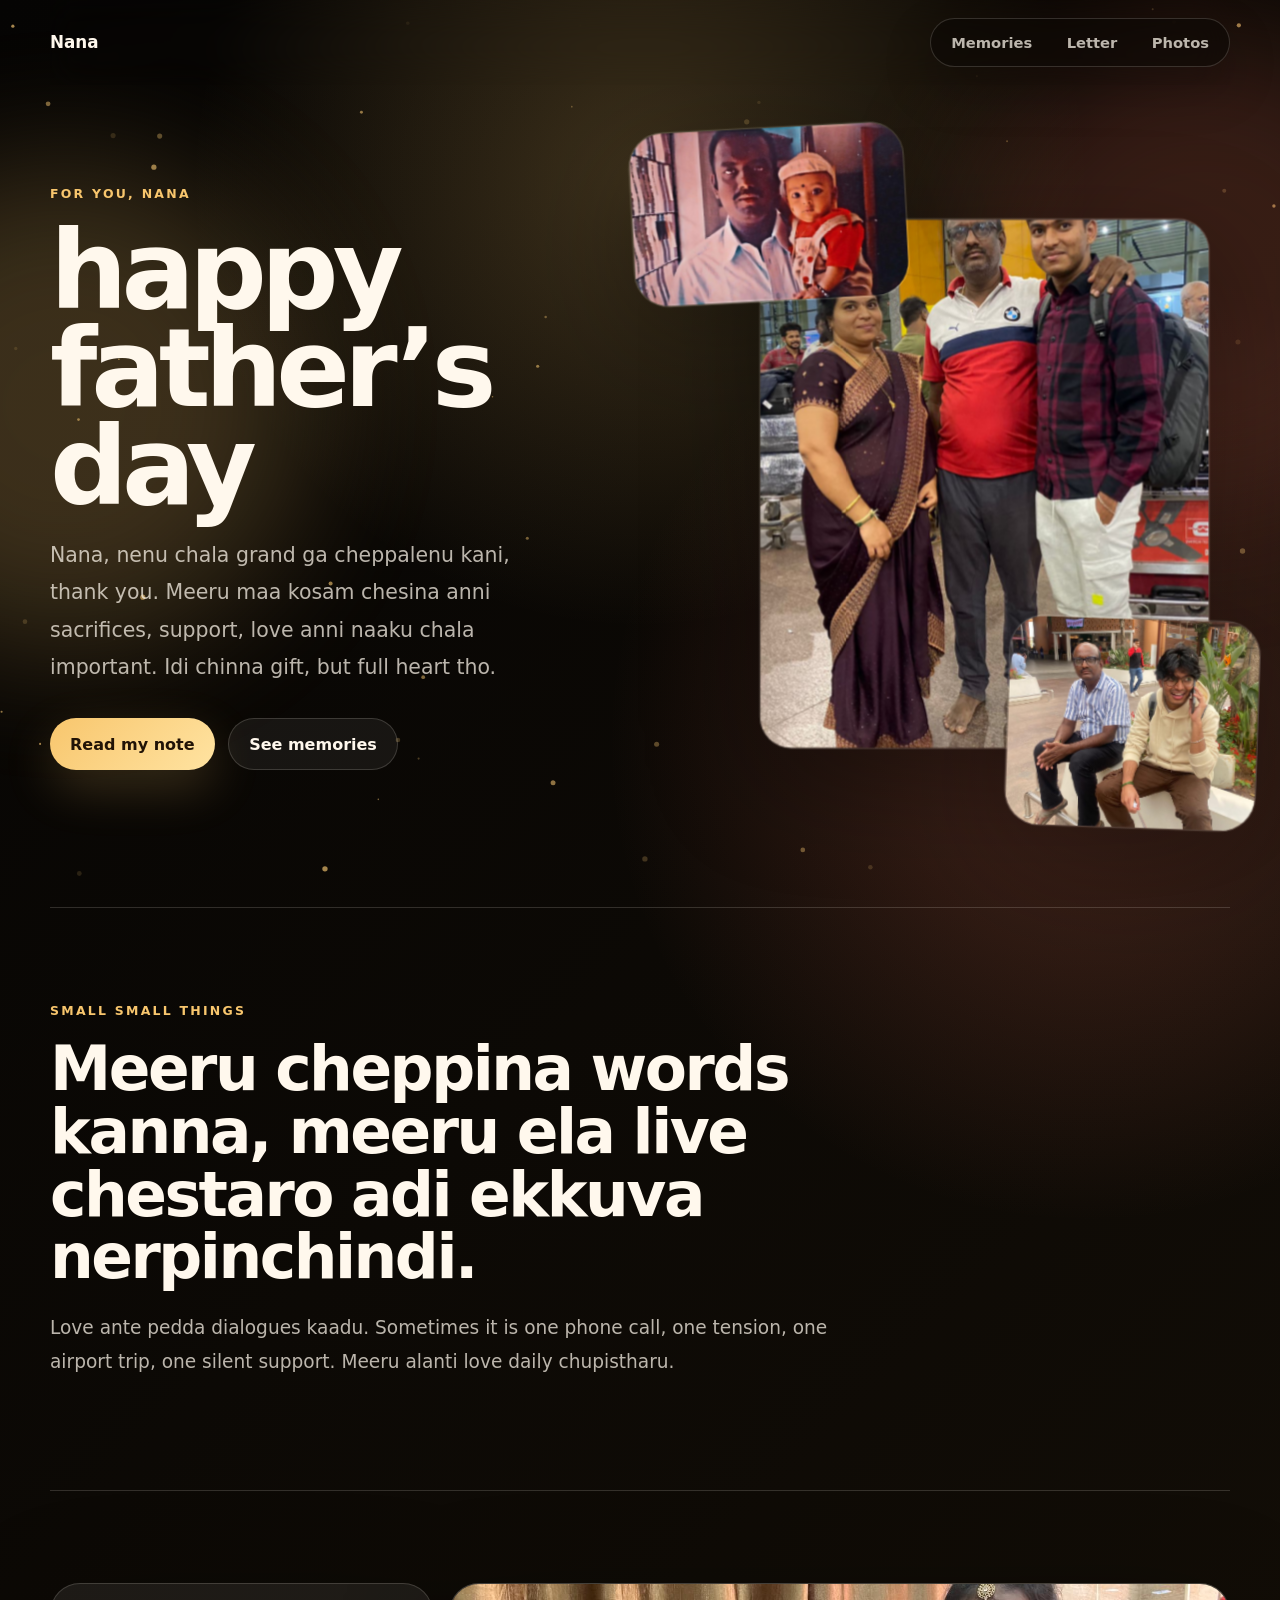
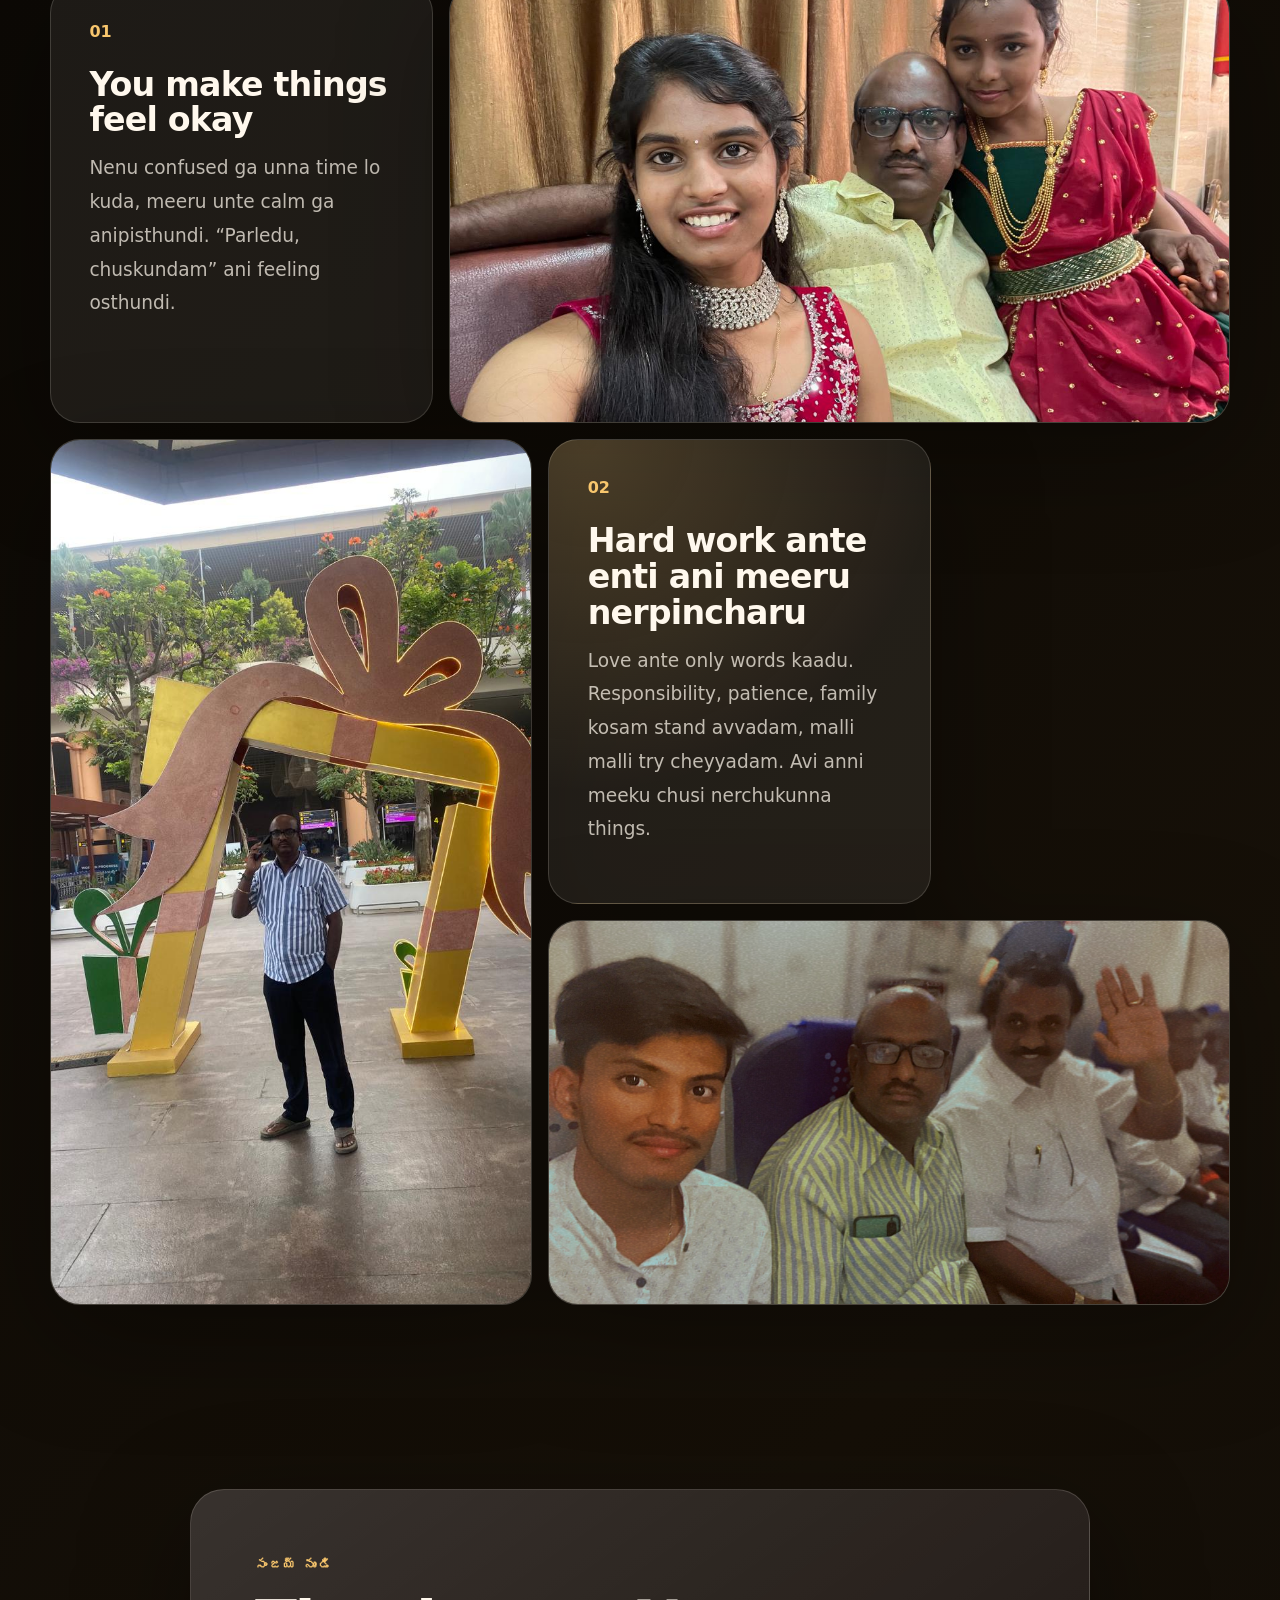
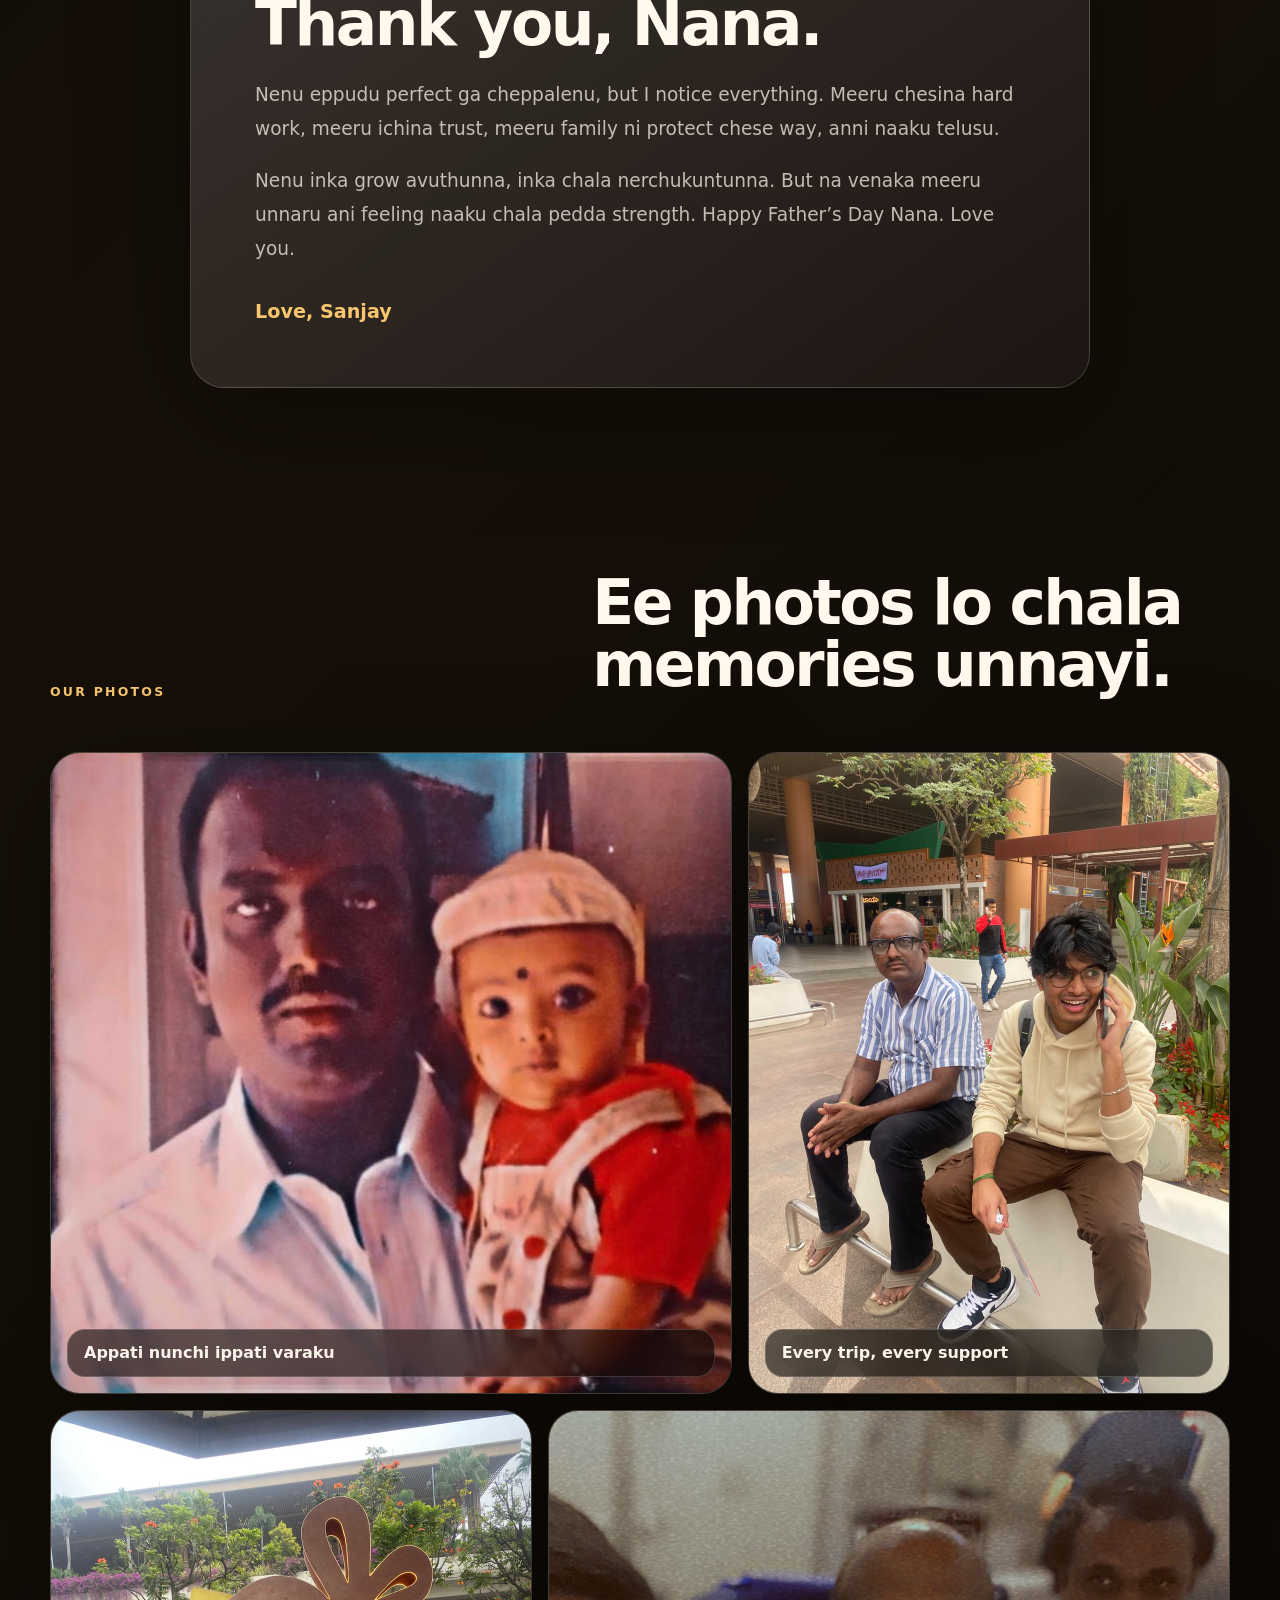
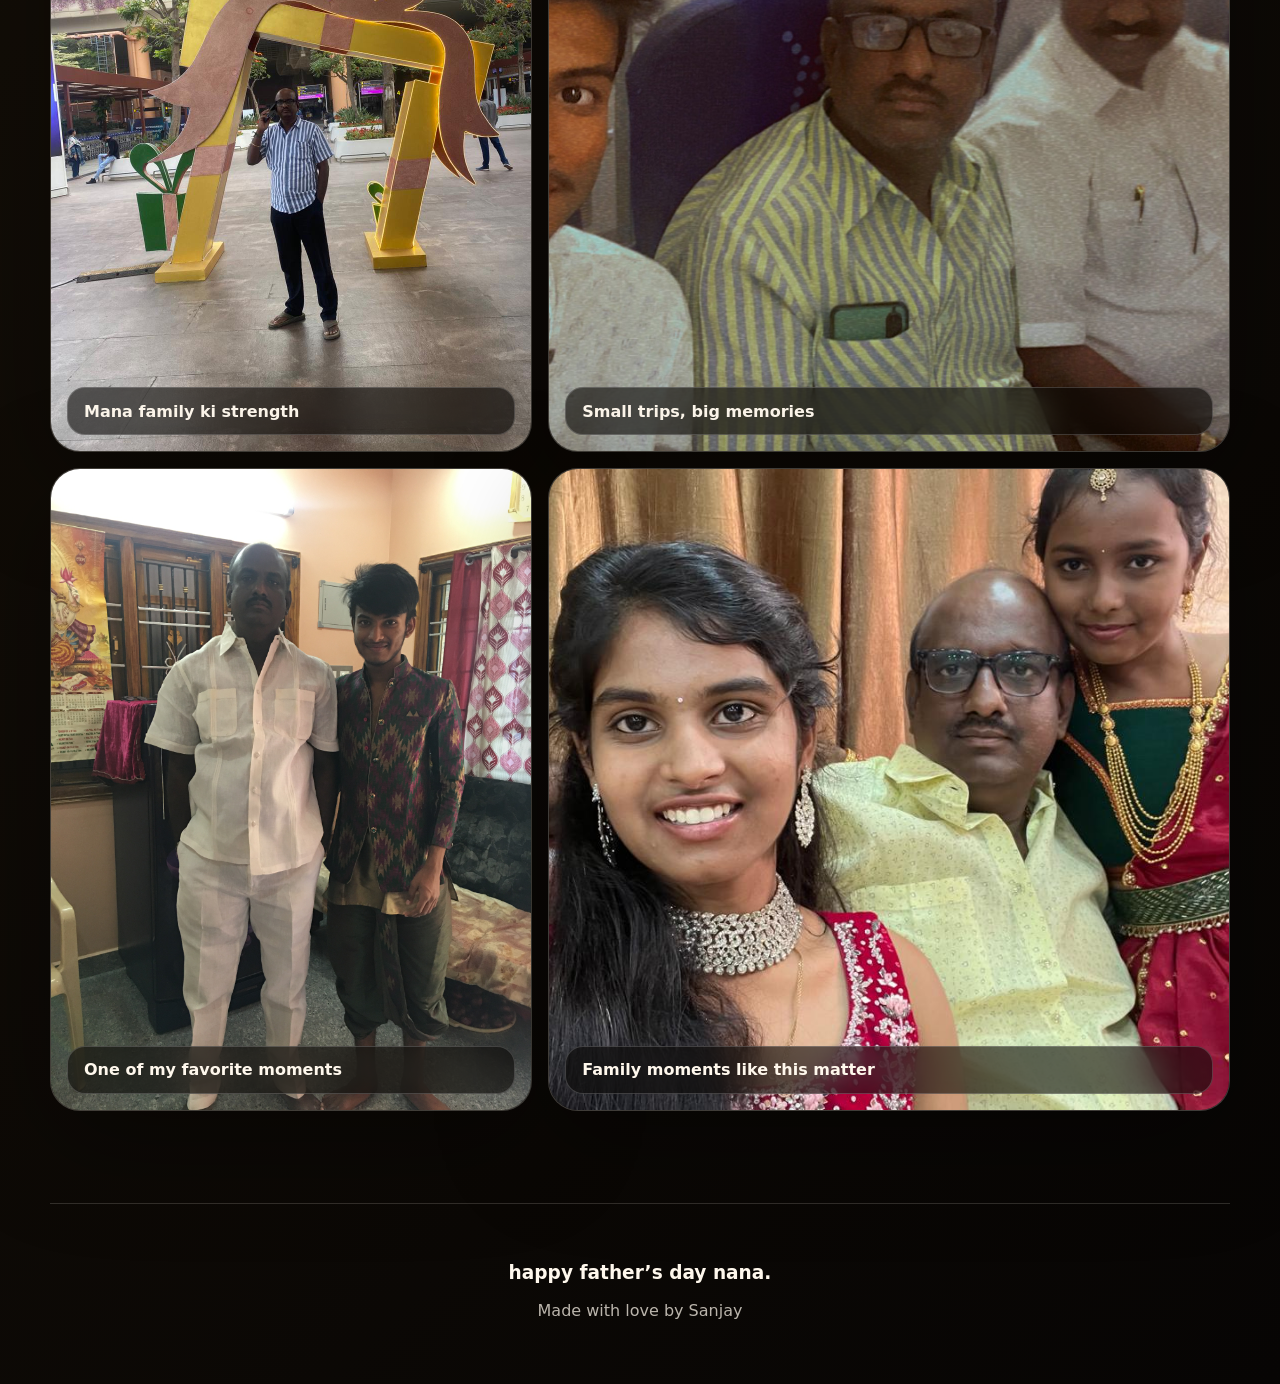
==== commit 466814d9: "Refine Father’s Day message and hero layout" ====
--- a/index.html
+++ b/index.html
@@ -3,7 +3,7 @@
   <head>
     <meta charset="utf-8" />
     <meta name="viewport" content="width=device-width, initial-scale=1" />
-    <title>నాన్నకు ఫాదర్స్ డే శుభాకాంక్షలు</title>
+    <title>Happy Father's Day Nana</title>
     <meta
       name="description"
       content="నాన్న కోసం ప్రేమతో చేసిన ఫాదర్స్ డే జ్ఞాపకాల వెబ్‌సైట్."
@@ -18,27 +18,27 @@
     <div class="glow glow-two" aria-hidden="true"></div>
 
     <header class="nav">
-      <a href="#top" class="mark">నాన్న</a>
+      <a href="#top" class="mark">Nana</a>
       <nav aria-label="Page sections">
-        <a href="#memories">జ్ఞాపకాలు</a>
-        <a href="#letter">లేఖ</a>
-        <a href="#gallery">ఫోటోలు</a>
+        <a href="#memories">Memories</a>
+        <a href="#letter">Letter</a>
+        <a href="#gallery">Photos</a>
       </nav>
     </header>
 
     <main id="top">
       <section class="hero" data-reveal>
         <div class="hero-text">
-          <p class="eyebrow">ఫాదర్స్ డే 2026</p>
-          <h1>నాన్నకు ఫాదర్స్ డే శుభాకాంక్షలు.</h1>
+          <p class="eyebrow">For you, Nana</p>
+          <h1>happy father’s day</h1>
           <p class="lead">
-            ప్రతి నిశ్శబ్ద త్యాగానికి, ప్రతి ప్రయాణానికి, ప్రతి పాఠానికి,
-            కష్టమైన విషయాలు కూడా సాధ్యమే అనిపించిన ప్రతి క్షణానికి,
-            ఈ చిన్న బహుమతి.
+            Nana, nenu chala grand ga cheppalenu kani, thank you.
+            Meeru maa kosam chesina anni sacrifices, support, love
+            anni naaku chala important. Idi chinna gift, but full heart tho.
           </p>
           <div class="hero-actions">
-            <a class="primary-btn" href="#letter">నా మనసులోని మాట</a>
-            <a class="ghost-btn" href="#gallery">ఫోటోలు చూడండి</a>
+            <a class="primary-btn" href="#letter">Read my note</a>
+            <a class="ghost-btn" href="#gallery">See memories</a>
           </div>
         </div>
 
@@ -52,28 +52,26 @@
           <figure class="hero-photo side-photo">
             <img src="shared/assets/photos/dad-sanjay-airport.jpg" alt="ఎయిర్‌పోర్ట్ దగ్గర నాన్న మరియు సంజయ్" />
           </figure>
-          <div class="caption-chip chip-one">నిశ్శబ్దంగా ఇచ్చిన బలం</div>
-          <div class="caption-chip chip-two">ఇంటి అనుభూతి అంటే నాన్న</div>
         </div>
       </section>
 
       <section id="memories" class="section intro-band" data-reveal>
-        <p class="eyebrow">మన కథ</p>
-        <h2>మీరు చెప్పిన మాటలకంటే, మీరు చూపించిన జీవితం ఎక్కువగా నేర్పింది.</h2>
+        <p class="eyebrow">Small small things</p>
+        <h2>Meeru cheppina words kanna, meeru ela live chestaro adi ekkuva nerpinchindi.</h2>
         <p>
-          ప్రేమ ఎప్పుడూ పెద్దగా కనిపించదు. కొన్ని సార్లు అది ఒక ఫోన్ కాల్,
-          ఒక ప్రయాణం, ఒక ఆందోళన, ఒక నిశ్శబ్దంగా నిలబడి ఉండటం.
-          మీరు అలాంటి ప్రేమను మాకు ప్రతిరోజూ చూపించారు.
+          Love ante pedda dialogues kaadu. Sometimes it is one phone call,
+          one tension, one airport trip, one silent support. Meeru alanti love
+          daily chupistharu.
         </p>
       </section>
 
       <section class="memory-grid section" aria-label="జ్ఞాపకాలు">
         <article class="memory-card text-card" data-reveal>
           <span>01</span>
-          <h3>శాంతిగా నిలిచే బలం</h3>
+          <h3>You make things feel okay</h3>
           <p>
-            విషయాలు గందరగోళంగా ఉన్నప్పుడు కూడా, “పర్వాలేదు, మనం చూసుకుందాం”
-            అనిపించే ధైర్యం మీ వల్ల వచ్చింది.
+            Nenu confused ga unna time lo kuda, meeru unte calm ga anipisthundi.
+            “Parledu, chuskundam” ani feeling osthundi.
           </p>
         </article>
         <figure class="memory-card image-card large" data-reveal>
@@ -84,10 +82,11 @@
         </figure>
         <article class="memory-card text-card warm" data-reveal>
           <span>02</span>
-          <h3>కష్టపడటం నేర్పిన మనిషి</h3>
+          <h3>Hard work ante enti ani meeru nerpincharu</h3>
           <p>
-            ప్రేమ అంటే మాటలు మాత్రమే కాదు అని మీరు నేర్పారు. బాధ్యతగా ఉండటం,
-            మళ్లీ మళ్లీ ప్రయత్నించడం, కుటుంబం కోసం నిలబడటం కూడా ప్రేమే.
+            Love ante only words kaadu. Responsibility, patience, family kosam
+            stand avvadam, malli malli try cheyyadam. Avi anni meeku chusi
+            nerchukunna things.
           </p>
         </article>
         <figure class="memory-card image-card wide" data-reveal>
@@ -98,56 +97,57 @@
       <section id="letter" class="letter-section section" data-reveal>
         <div class="letter-card" data-tilt>
           <p class="eyebrow">సంజయ్ నుండి</p>
-          <h2>ధన్యవాదాలు నాన్న.</h2>
+          <h2>Thank you, Nana.</h2>
           <p>
-            నేను ఎప్పుడూ బాగా చెప్పలేకపోవచ్చు. కానీ మీరు చేసిన కష్టం, మీరు ఇచ్చిన
-            నమ్మకం, మీరు మాకు ఇచ్చిన రక్షణ నాకు కనిపిస్తూనే ఉంటాయి.
+            Nenu eppudu perfect ga cheppalenu, but I notice everything.
+            Meeru chesina hard work, meeru ichina trust, meeru family ni
+            protect chese way, anni naaku telusu.
           </p>
           <p>
-            నేను ఇంకా నేర్చుకుంటున్నాను, ఇంకా ఎదుగుతున్నాను. కానీ నా వెనుక మీరు
-            ఉన్నారు అనే భావన నాకు చాలా పెద్ద బలం. ఈ రోజు మీకు కూడా మీరు మాకు
-            ఇచ్చినంత ప్రేమ, శాంతి, గర్వం అనిపించాలి.
+            Nenu inka grow avuthunna, inka chala nerchukuntunna. But na venaka
+            meeru unnaru ani feeling naaku chala pedda strength. Happy Father’s
+            Day Nana. Love you.
           </p>
-          <strong>ప్రేమతో, సంజయ్</strong>
+          <strong>Love, Sanjay</strong>
         </div>
       </section>
 
       <section id="gallery" class="section gallery-section" data-reveal>
         <div class="gallery-heading">
-          <p class="eyebrow">జ్ఞాపకాల గ్యాలరీ</p>
-          <h2>కాలం మారినా, ఈ క్షణాలు మాత్రం అలాగే ఉంటాయి.</h2>
+          <p class="eyebrow">Our photos</p>
+          <h2>Ee photos lo chala memories unnayi.</h2>
         </div>
         <div class="gallery">
           <figure class="gallery-photo landscape">
             <img src="shared/assets/photos/father-baby.jpg" alt="చిన్నప్పటి జ్ఞాపకం" />
-            <figcaption>ఆ మొదటి రోజుల నుంచే...</figcaption>
+            <figcaption>Appati nunchi ippati varaku</figcaption>
           </figure>
           <figure class="gallery-photo portrait">
             <img src="shared/assets/photos/dad-sanjay-airport.jpg" alt="నాన్నతో సంజయ్" />
-            <figcaption>ప్రతి ప్రయాణంలో తోడు</figcaption>
+            <figcaption>Every trip, every support</figcaption>
           </figure>
           <figure class="gallery-photo portrait">
             <img src="shared/assets/photos/dad-airport-arch.jpg" alt="నాన్న ఫోటో" />
-            <figcaption>మన కుటుంబానికి నిలువెత్తు బలం</figcaption>
+            <figcaption>Mana family ki strength</figcaption>
           </figure>
           <figure class="gallery-photo landscape">
             <img src="shared/assets/photos/dad-train.jpg" alt="రైలు ప్రయాణంలో జ్ఞాపకం" />
-            <figcaption>చిన్న చిన్న ప్రయాణాలు, పెద్ద జ్ఞాపకాలు</figcaption>
+            <figcaption>Small trips, big memories</figcaption>
           </figure>
           <figure class="gallery-photo portrait">
             <img src="shared/assets/photos/dad-traditional.jpg" alt="సాంప్రదాయ దుస్తుల్లో నాన్నతో సంజయ్" />
-            <figcaption>గర్వంగా నిలిచే క్షణం</figcaption>
+            <figcaption>One of my favorite moments</figcaption>
           </figure>
           <figure class="gallery-photo landscape">
             <img src="shared/assets/photos/dad-daughters.jpg" alt="నాన్న కుటుంబంతో" />
-            <figcaption>కుటుంబం అంటే మీ చుట్టూ చేరే ప్రేమ</figcaption>
+            <figcaption>Family moments like this matter</figcaption>
           </figure>
         </div>
       </section>
     </main>
 
     <footer class="footer">
-      <p>ఫాదర్స్ డే శుభాకాంక్షలు నాన్న. ఈ రోజు మీకోసం.</p>
+      <p>happy father’s day nana.</p>
       <span>Made with love by Sanjay</span>
     </footer>
 
--- a/shared/styles.css
+++ b/shared/styles.css
@@ -37,9 +37,6 @@
     radial-gradient(circle at 85% 12%, rgba(217, 107, 84, 0.28), transparent 30rem),
     linear-gradient(135deg, #050403 0%, #161008 52%, #070504 100%);
   font-family:
-    "Noto Sans Telugu",
-    "Nirmala UI",
-    "Gautami",
     ui-sans-serif,
     system-ui,
     -apple-system,
@@ -184,19 +181,20 @@
 }
 
 h1 {
-  max-width: 760px;
+  max-width: 640px;
   margin-bottom: 1.35rem;
-  font-size: clamp(4rem, 10.5vw, 9.2rem);
-  line-height: 0.88;
-  letter-spacing: -0.045em;
+  font-size: clamp(3.3rem, 8.5vw, 7.4rem);
+  line-height: 0.9;
+  letter-spacing: -0.055em;
+  text-transform: lowercase;
 }
 
 h2 {
   max-width: 930px;
   margin-bottom: 1.4rem;
-  font-size: clamp(2.25rem, 5.8vw, 5.4rem);
-  line-height: 0.98;
-  letter-spacing: -0.035em;
+  font-size: clamp(2rem, 4.8vw, 4.45rem);
+  line-height: 1.02;
+  letter-spacing: -0.04em;
 }
 
 h3 {
@@ -249,7 +247,7 @@
 
 .hero-collage {
   position: relative;
-  min-height: 690px;
+  min-height: 640px;
   overflow: visible;
   perspective: 1000px;
   transform: rotateX(var(--tilt-y)) rotateY(var(--tilt-x));
@@ -274,51 +272,36 @@
 }
 
 .main-photo {
-  inset: 5% 4% 16% 16%;
+  inset: 10% 4% 8% 18%;
   transform: translateZ(10px);
 }
 
 .baby-photo {
   left: 0;
   top: 0;
-  width: 48%;
-  height: 28%;
-  transform: translateZ(86px) rotate(-4deg);
+  width: 44%;
+  height: 25%;
+  transform: translateZ(86px) rotate(-3deg);
 }
 
 .side-photo {
   right: 0;
   bottom: 0;
-  width: 43%;
-  height: 36%;
-  transform: translateZ(110px) rotate(3deg);
-}
-
-.caption-chip {
-  position: absolute;
-  z-index: 2;
-  max-width: 220px;
-  border: 1px solid rgba(255, 248, 237, 0.22);
-  border-radius: 20px;
-  padding: 0.95rem 1rem;
-  background: rgba(20, 12, 7, 0.62);
-  backdrop-filter: blur(18px);
-  color: var(--ink);
-  font-weight: 900;
-  line-height: 1.35;
-  box-shadow: 0 20px 60px rgba(0, 0, 0, 0.28);
-}
-
-.chip-one {
-  top: 10%;
-  right: 3%;
-  transform: translateZ(140px);
-}
-
-.chip-two {
-  left: 8%;
-  bottom: 13%;
-  transform: translateZ(150px);
+  width: 40%;
+  height: 30%;
+  transform: translateZ(90px) rotate(2deg);
+}
+
+.main-photo img {
+  object-position: 62% 50%;
+}
+
+.baby-photo img {
+  object-position: 50% 44%;
+}
+
+.side-photo img {
+  object-position: 48% 45%;
 }
 
 .section {
@@ -446,6 +429,7 @@
   backdrop-filter: blur(18px);
   color: var(--ink);
   font-weight: 900;
+  pointer-events: none;
 }
 
 .footer {
@@ -516,7 +500,7 @@
   }
 
   .hero-collage {
-    min-height: 620px;
+    min-height: 600px;
     overflow: clip;
   }
 
@@ -547,35 +531,26 @@
   }
 
   h1 {
-    font-size: clamp(3.05rem, 18vw, 5.6rem);
+    font-size: clamp(3rem, 16vw, 5.2rem);
   }
 
   .hero-collage {
-    min-height: 520px;
+    min-height: 500px;
   }
 
   .main-photo {
-    inset: 9% 0 17% 7%;
+    inset: 11% 0 12% 8%;
   }
 
   .baby-photo {
-    width: 55%;
-    height: 25%;
+    width: 54%;
+    height: 23%;
   }
 
   .side-photo {
     right: 4%;
-    width: 46%;
-    height: 31%;
-  }
-
-  .caption-chip {
-    max-width: 170px;
-    font-size: 0.86rem;
-  }
-
-  .chip-one {
-    right: 8%;
+    width: 44%;
+    height: 28%;
   }
 
   .section {
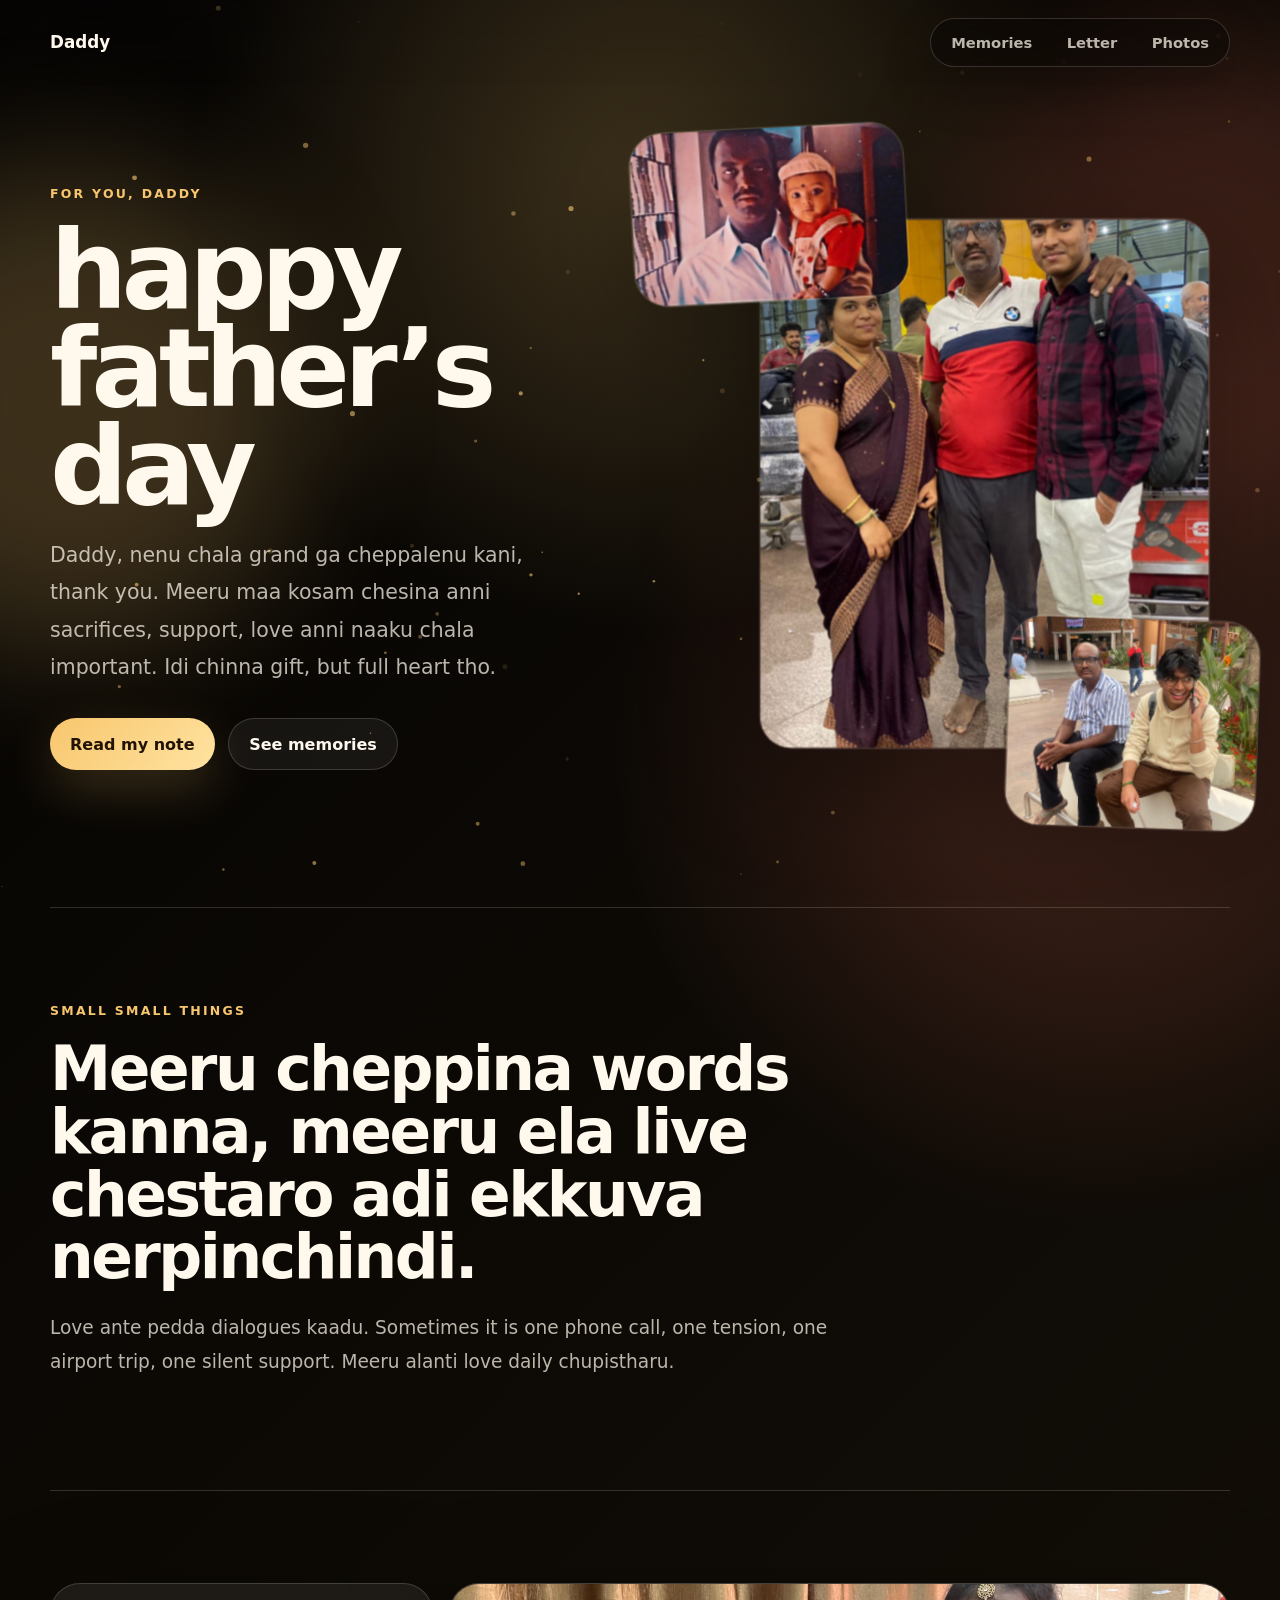
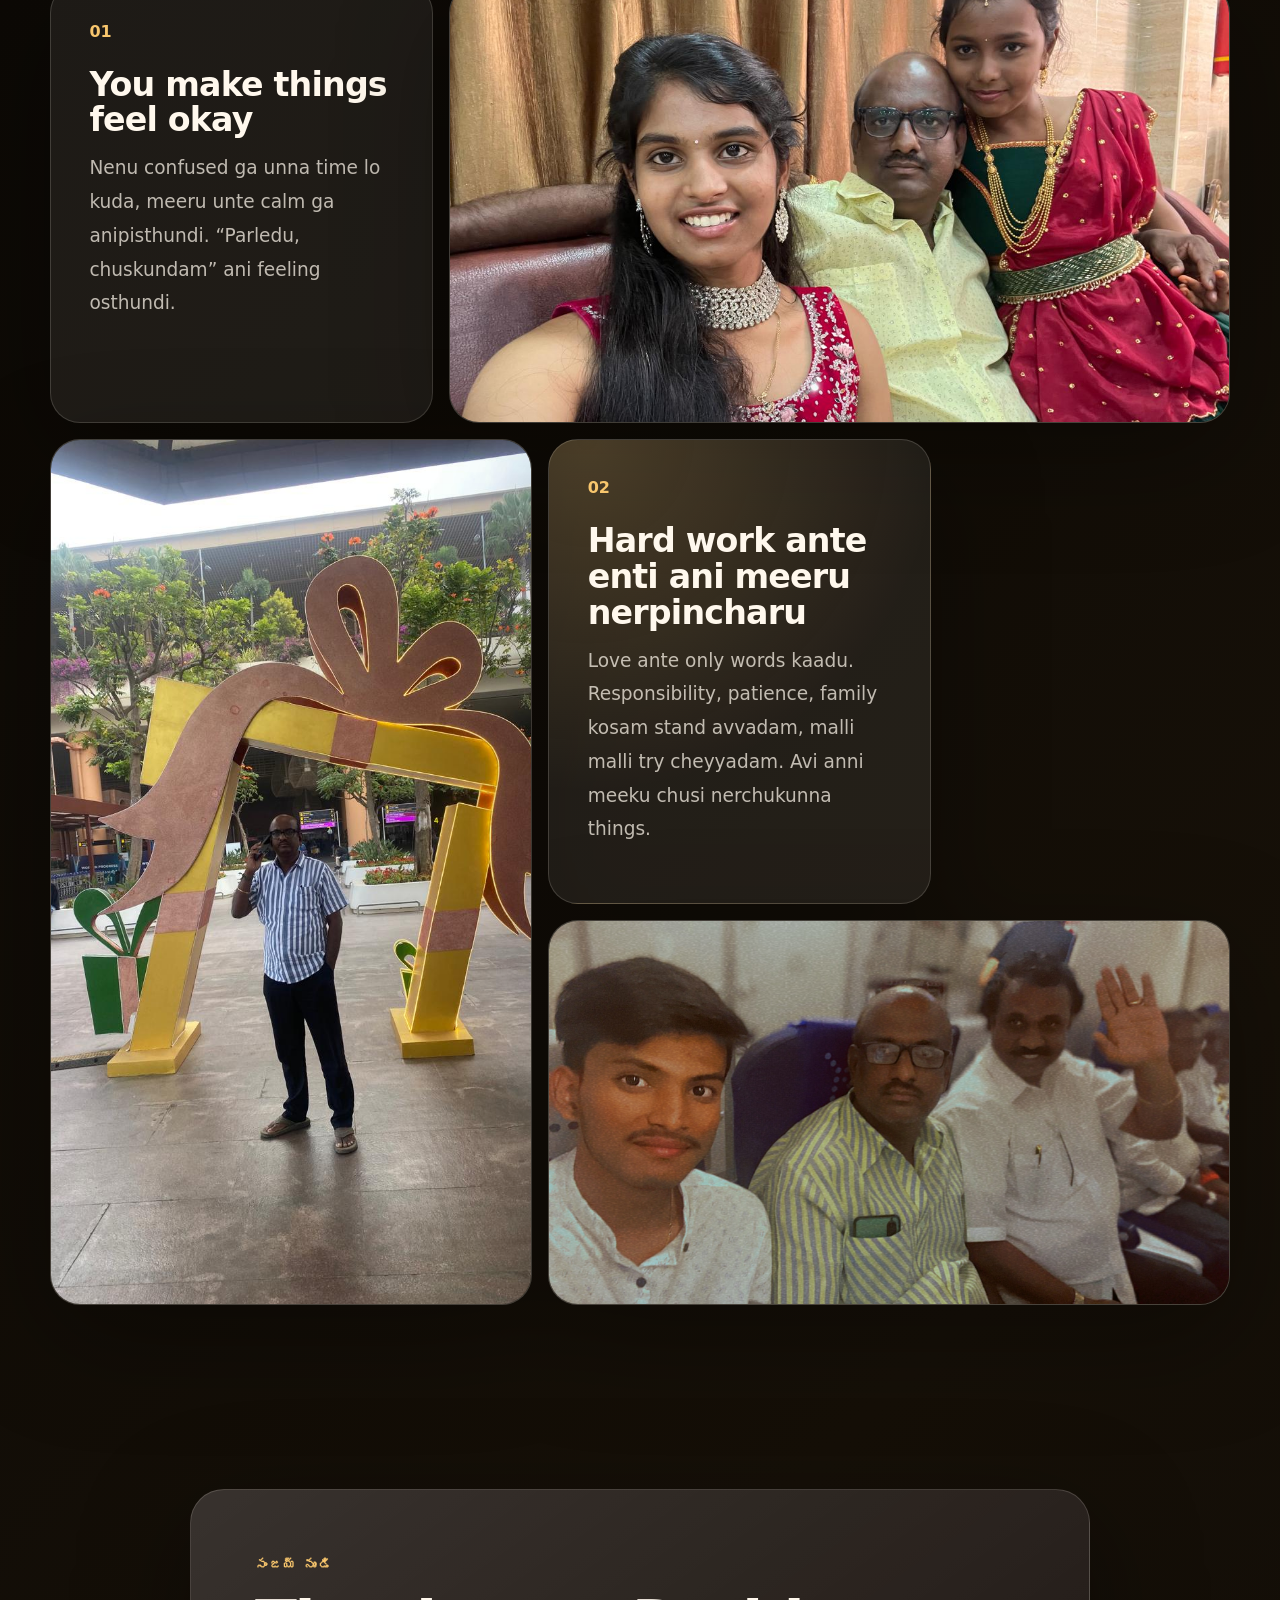
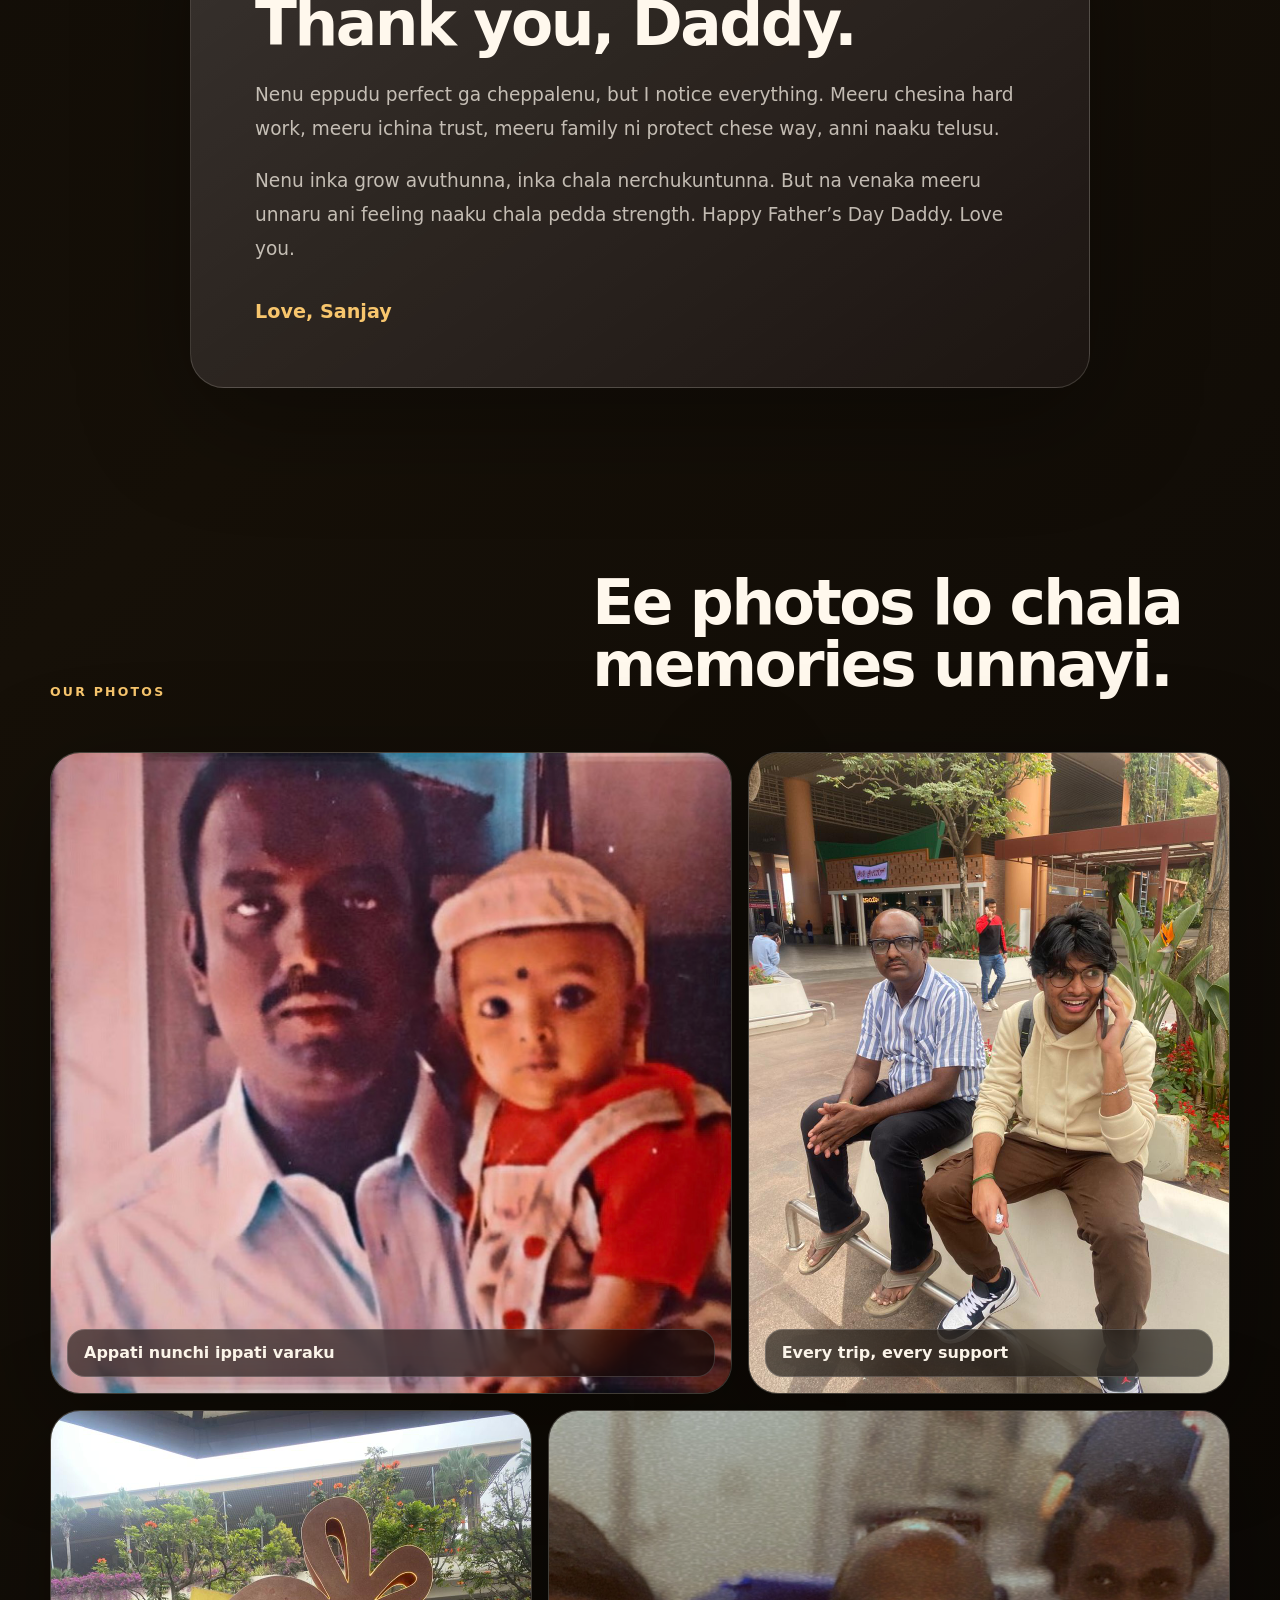
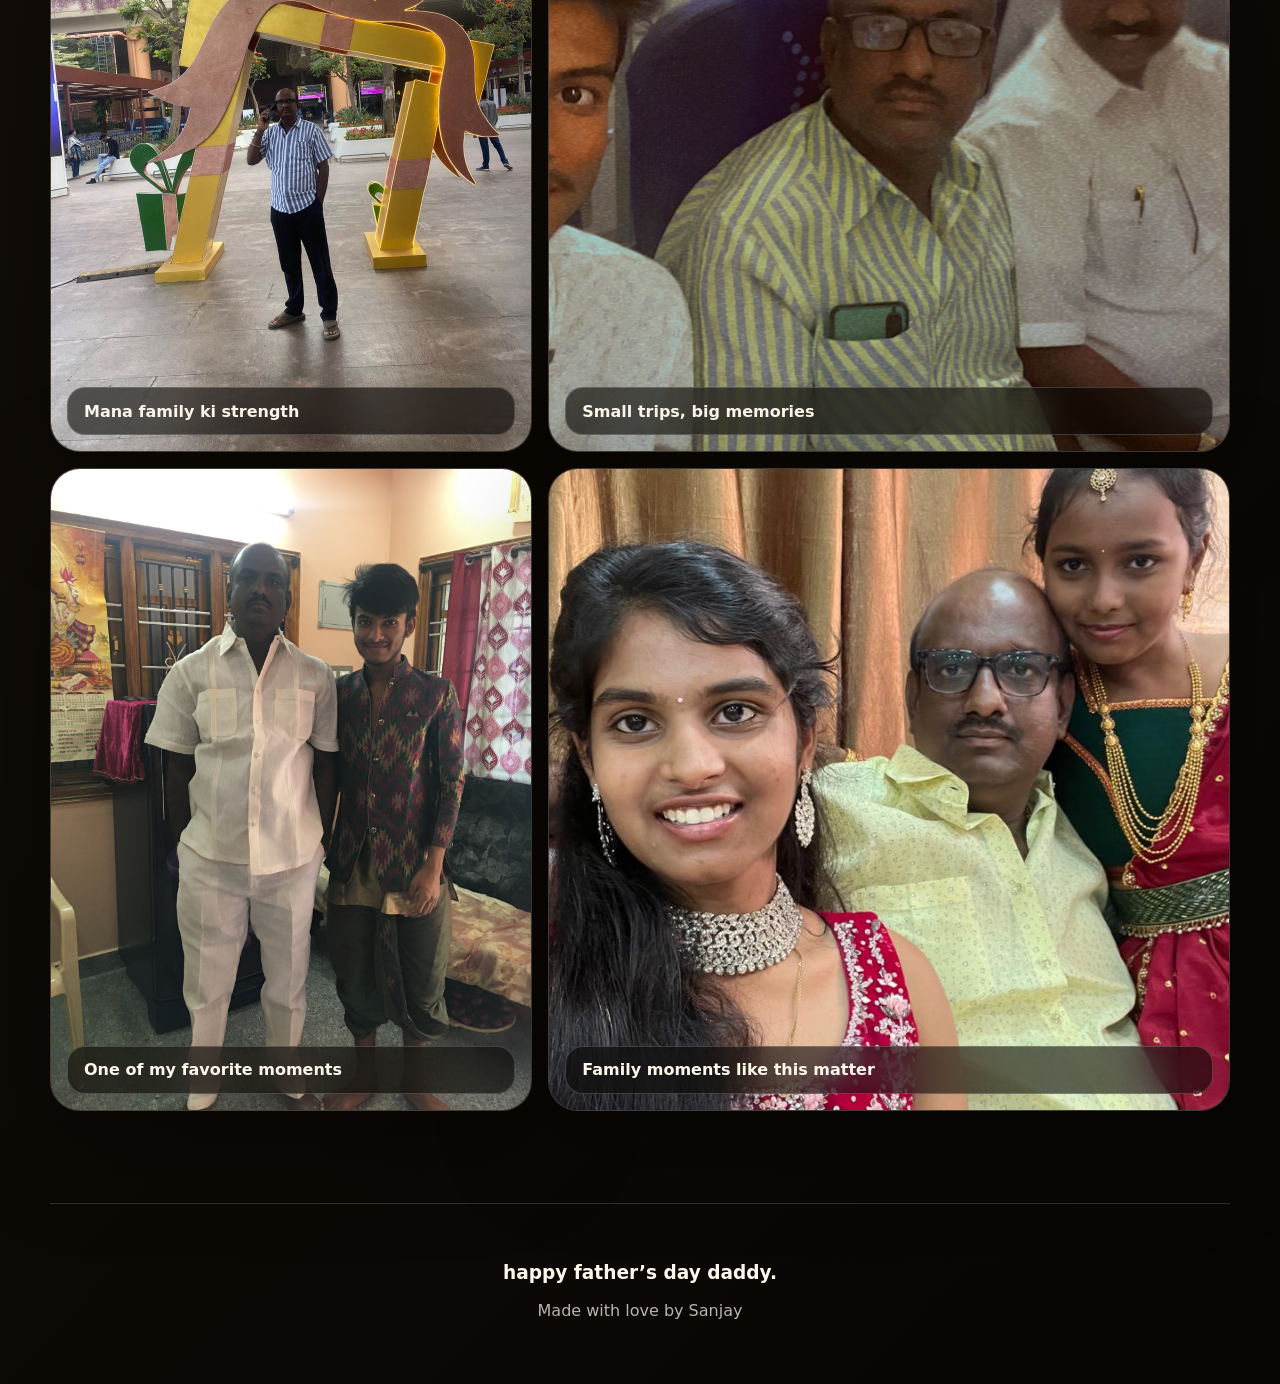
==== commit e2cfe5b6: "Use Daddy in Father's Day message" ====
--- a/index.html
+++ b/index.html
@@ -3,10 +3,10 @@
   <head>
     <meta charset="utf-8" />
     <meta name="viewport" content="width=device-width, initial-scale=1" />
-    <title>Happy Father's Day Nana</title>
+    <title>Happy Father's Day Daddy</title>
     <meta
       name="description"
-      content="నాన్న కోసం ప్రేమతో చేసిన ఫాదర్స్ డే జ్ఞాపకాల వెబ్‌సైట్."
+      content="Daddy కోసం ప్రేమతో చేసిన Father's Day memories website."
     />
     <meta name="author" content="mukeshkr-19, sanjaykrishnamurthy005@gmail.com" />
     <link rel="stylesheet" href="shared/styles.css" />
@@ -18,7 +18,7 @@
     <div class="glow glow-two" aria-hidden="true"></div>
 
     <header class="nav">
-      <a href="#top" class="mark">Nana</a>
+      <a href="#top" class="mark">Daddy</a>
       <nav aria-label="Page sections">
         <a href="#memories">Memories</a>
         <a href="#letter">Letter</a>
@@ -29,10 +29,10 @@
     <main id="top">
       <section class="hero" data-reveal>
         <div class="hero-text">
-          <p class="eyebrow">For you, Nana</p>
+          <p class="eyebrow">For you, Daddy</p>
           <h1>happy father’s day</h1>
           <p class="lead">
-            Nana, nenu chala grand ga cheppalenu kani, thank you.
+            Daddy, nenu chala grand ga cheppalenu kani, thank you.
             Meeru maa kosam chesina anni sacrifices, support, love
             anni naaku chala important. Idi chinna gift, but full heart tho.
           </p>
@@ -97,7 +97,7 @@
       <section id="letter" class="letter-section section" data-reveal>
         <div class="letter-card" data-tilt>
           <p class="eyebrow">సంజయ్ నుండి</p>
-          <h2>Thank you, Nana.</h2>
+          <h2>Thank you, Daddy.</h2>
           <p>
             Nenu eppudu perfect ga cheppalenu, but I notice everything.
             Meeru chesina hard work, meeru ichina trust, meeru family ni
@@ -106,7 +106,7 @@
           <p>
             Nenu inka grow avuthunna, inka chala nerchukuntunna. But na venaka
             meeru unnaru ani feeling naaku chala pedda strength. Happy Father’s
-            Day Nana. Love you.
+            Day Daddy. Love you.
           </p>
           <strong>Love, Sanjay</strong>
         </div>
@@ -147,7 +147,7 @@
     </main>
 
     <footer class="footer">
-      <p>happy father’s day nana.</p>
+      <p>happy father’s day daddy.</p>
       <span>Made with love by Sanjay</span>
     </footer>
 
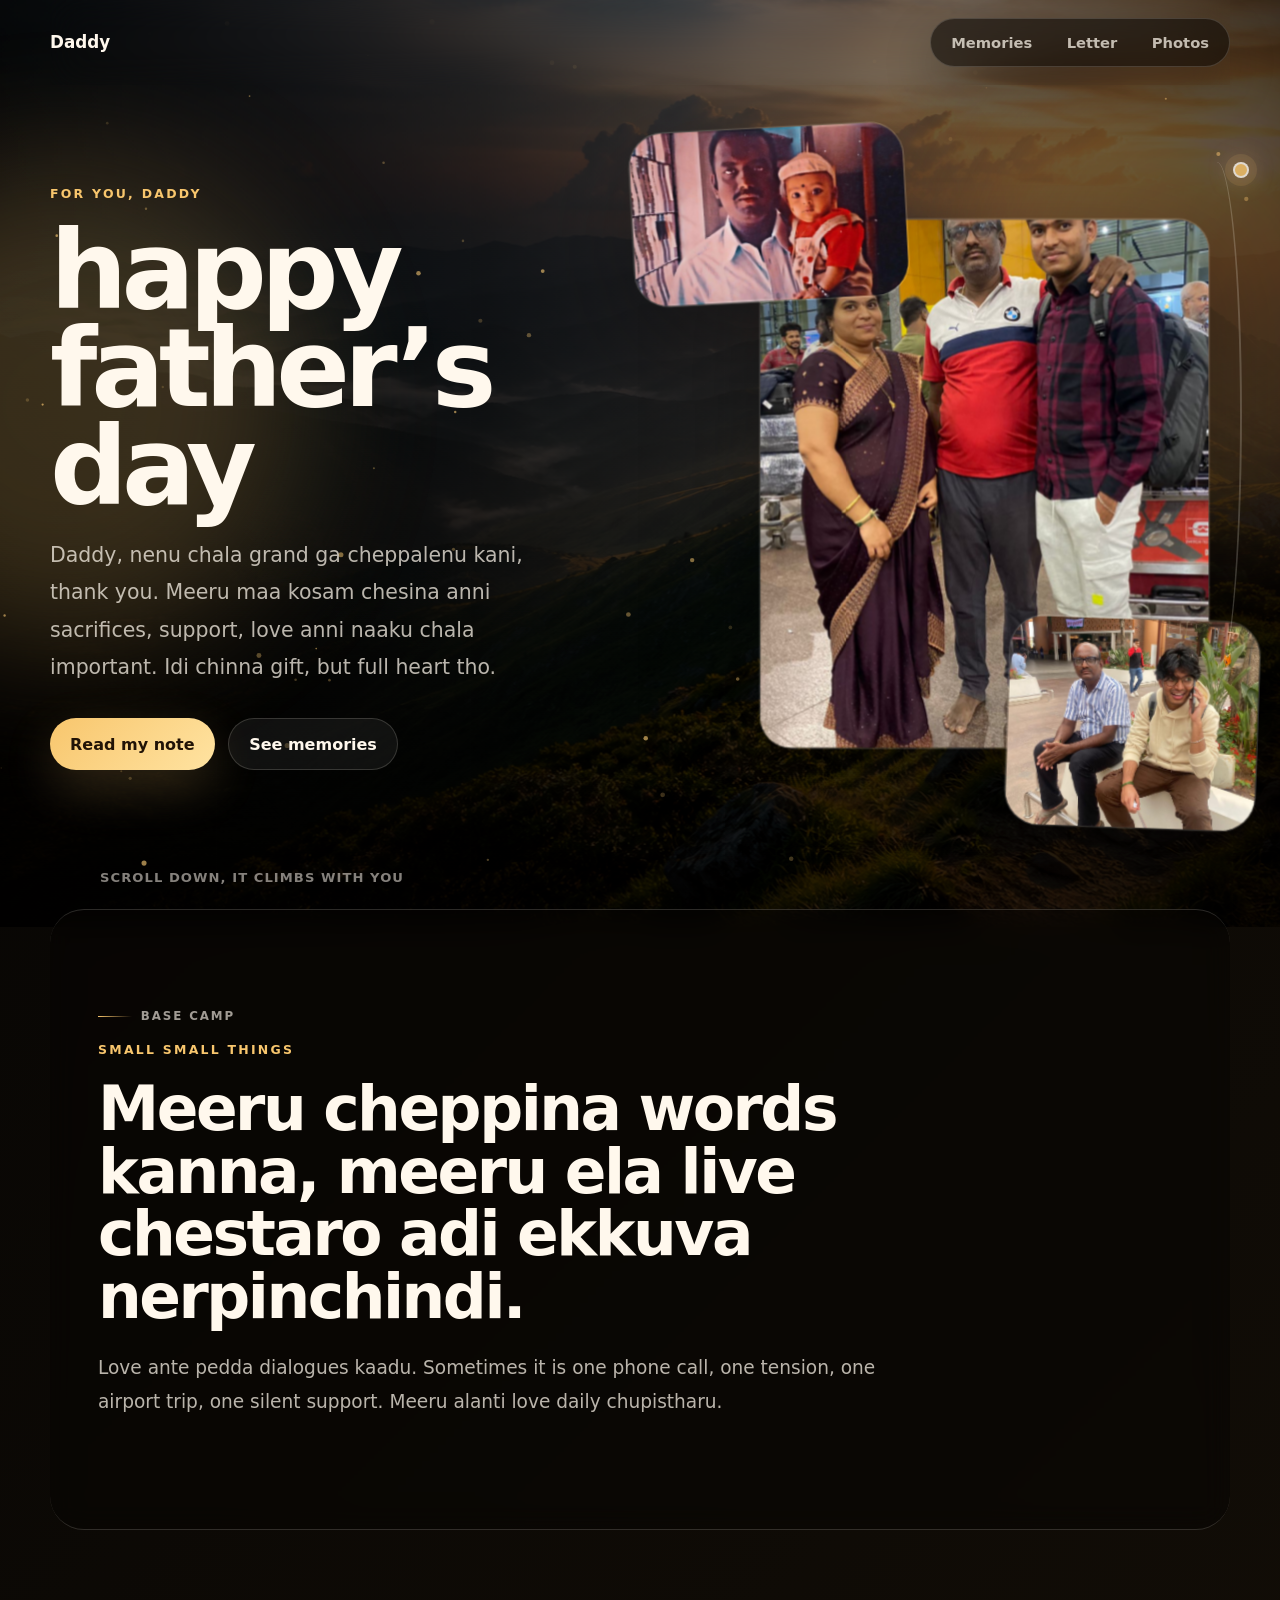
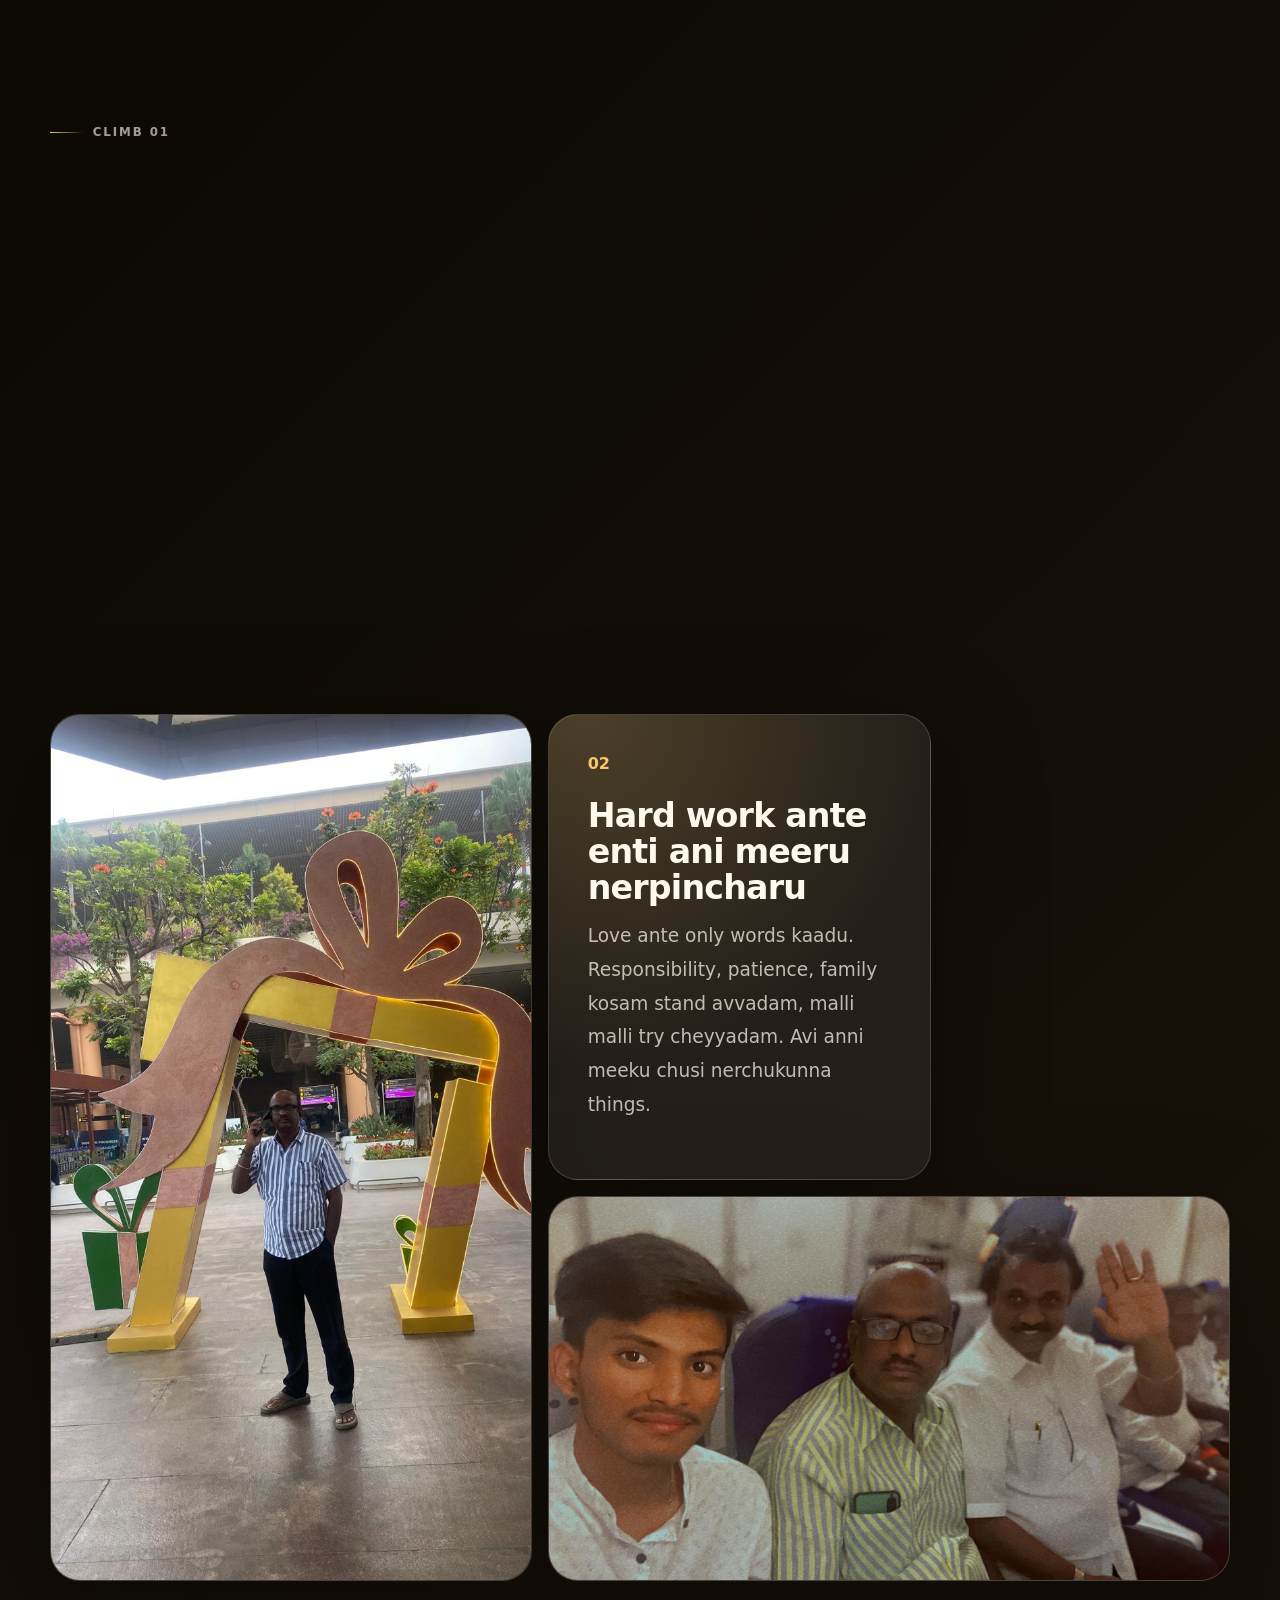
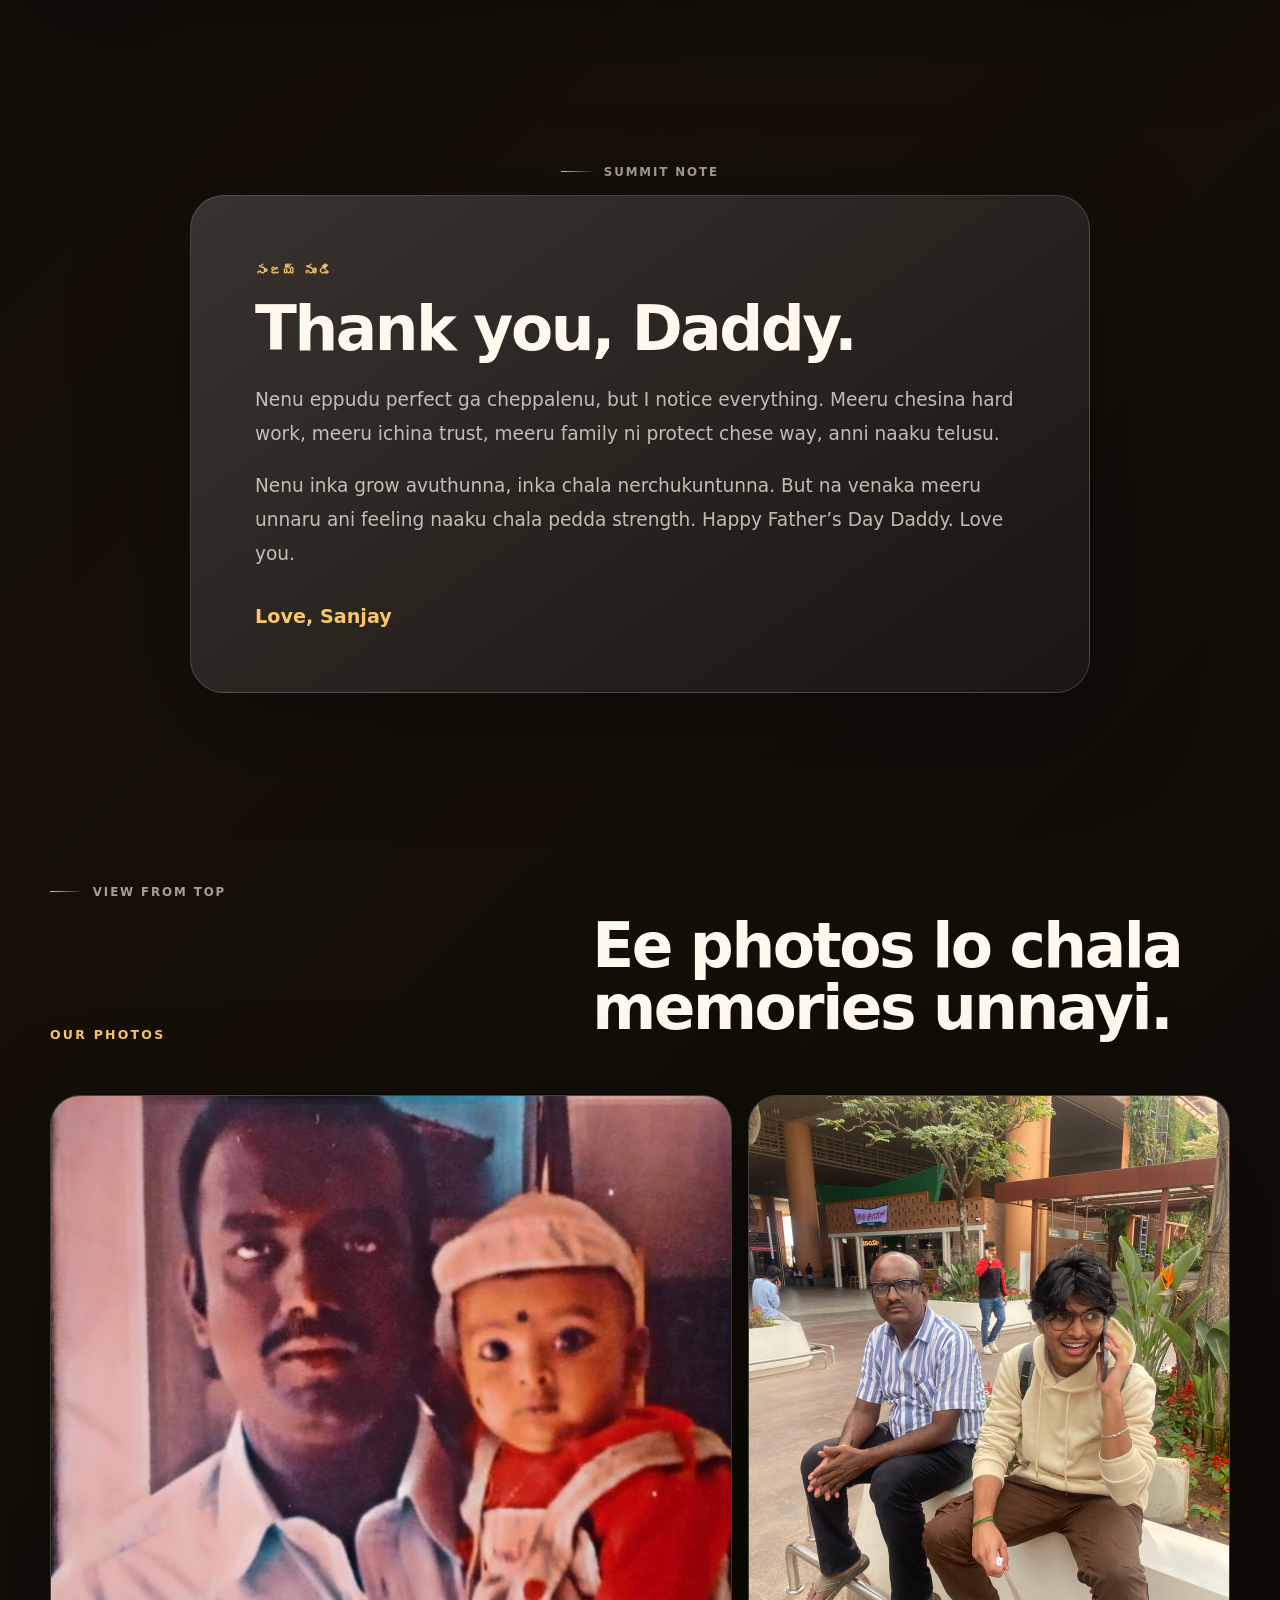
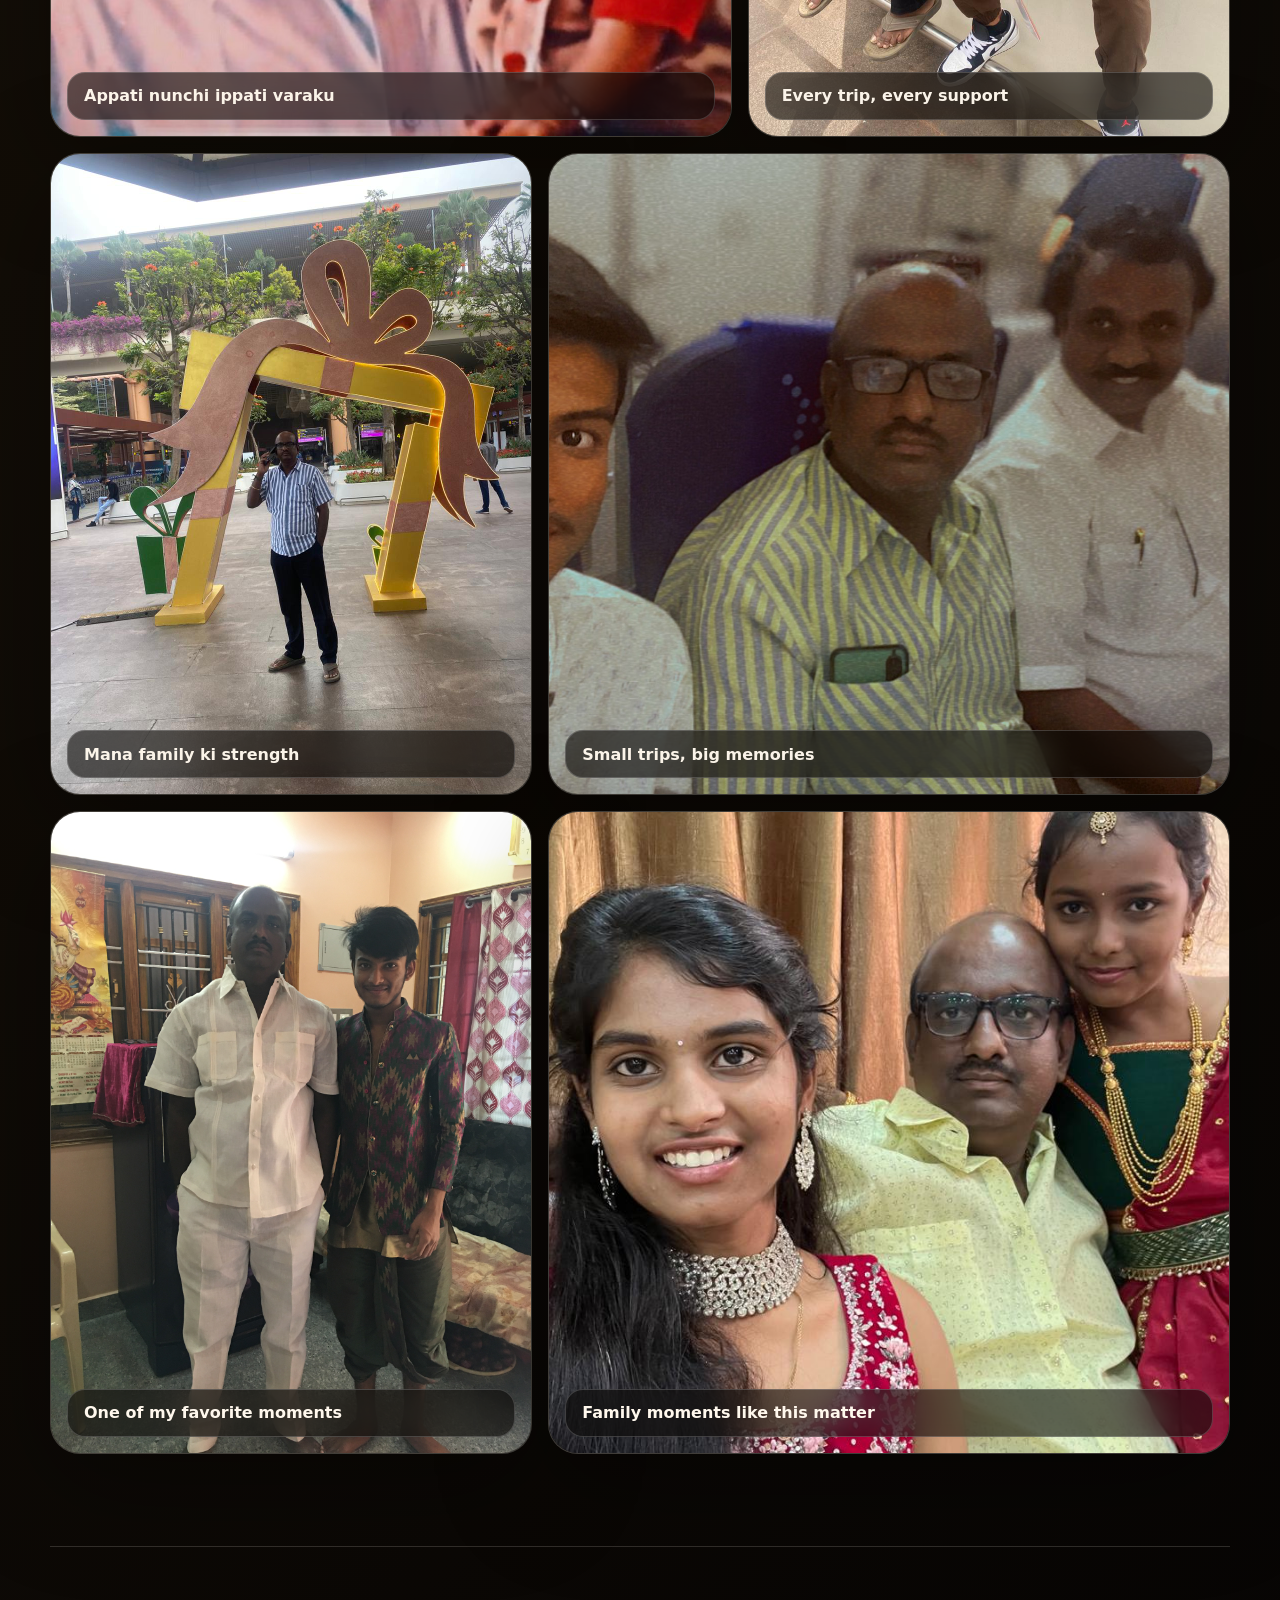
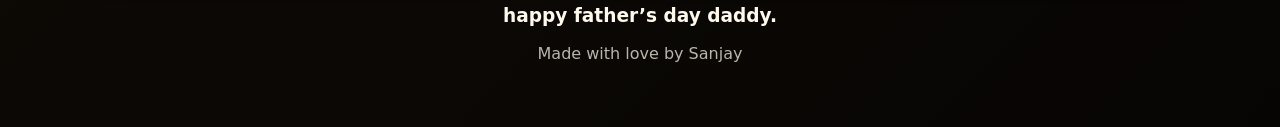
==== commit 219ae9cc: "Add mountain scroll journey" ====
--- a/index.html
+++ b/index.html
@@ -12,6 +12,11 @@
     <link rel="stylesheet" href="shared/styles.css" />
   </head>
   <body>
+    <div class="mountain-backdrop" aria-hidden="true"></div>
+    <div class="climb-progress" aria-hidden="true">
+      <div class="trail-line"></div>
+      <div class="trail-dot"></div>
+    </div>
     <canvas id="memory-field" aria-hidden="true"></canvas>
     <div class="grain" aria-hidden="true"></div>
     <div class="glow glow-one" aria-hidden="true"></div>
@@ -56,6 +61,7 @@
       </section>
 
       <section id="memories" class="section intro-band" data-reveal>
+        <span class="altitude">base camp</span>
         <p class="eyebrow">Small small things</p>
         <h2>Meeru cheppina words kanna, meeru ela live chestaro adi ekkuva nerpinchindi.</h2>
         <p>
@@ -66,6 +72,7 @@
       </section>
 
       <section class="memory-grid section" aria-label="జ్ఞాపకాలు">
+        <span class="altitude">climb 01</span>
         <article class="memory-card text-card" data-reveal>
           <span>01</span>
           <h3>You make things feel okay</h3>
@@ -95,6 +102,7 @@
       </section>
 
       <section id="letter" class="letter-section section" data-reveal>
+        <span class="altitude">summit note</span>
         <div class="letter-card" data-tilt>
           <p class="eyebrow">సంజయ్ నుండి</p>
           <h2>Thank you, Daddy.</h2>
@@ -113,6 +121,7 @@
       </section>
 
       <section id="gallery" class="section gallery-section" data-reveal>
+        <span class="altitude">view from top</span>
         <div class="gallery-heading">
           <p class="eyebrow">Our photos</p>
           <h2>Ee photos lo chala memories unnayi.</h2>
--- a/shared/styles.css
+++ b/shared/styles.css
@@ -13,6 +13,8 @@
   --tilt-y: 0deg;
   --pointer-x: 50vw;
   --pointer-y: 20vh;
+  --scroll-progress: 0;
+  --mountain-y: 0px;
 }
 
 * {
@@ -33,8 +35,7 @@
   overflow-x: hidden;
   color: var(--ink);
   background:
-    radial-gradient(circle at var(--pointer-x) var(--pointer-y), rgba(248, 198, 109, 0.22), transparent 28rem),
-    radial-gradient(circle at 85% 12%, rgba(217, 107, 84, 0.28), transparent 30rem),
+    radial-gradient(circle at var(--pointer-x) var(--pointer-y), rgba(248, 198, 109, 0.2), transparent 28rem),
     linear-gradient(135deg, #050403 0%, #161008 52%, #070504 100%);
   font-family:
     ui-sans-serif,
@@ -44,6 +45,64 @@
     "Segoe UI",
     sans-serif;
   letter-spacing: 0;
+}
+
+.mountain-backdrop {
+  position: fixed;
+  inset: 0;
+  z-index: -5;
+  pointer-events: none;
+  background:
+    linear-gradient(90deg, rgba(5, 4, 3, 0.88) 0%, rgba(5, 4, 3, 0.64) 38%, rgba(5, 4, 3, 0.28) 68%, rgba(5, 4, 3, 0.76) 100%),
+    linear-gradient(180deg, rgba(5, 4, 3, 0.32), rgba(5, 4, 3, 0.72)),
+    url("assets/photos/mountain-journey-bg.png");
+  background-position: center calc(48% + var(--mountain-y));
+  background-size: cover;
+  transform: scale(calc(1.06 - (var(--scroll-progress) * 0.025)));
+  filter: saturate(1.05) contrast(1.03);
+}
+
+.climb-progress {
+  position: fixed;
+  right: clamp(18px, 3vw, 42px);
+  top: 18vh;
+  z-index: 15;
+  width: 52px;
+  height: 58vh;
+  pointer-events: none;
+  opacity: 0.82;
+}
+
+.trail-line {
+  position: absolute;
+  inset: 0;
+  border-right: 2px solid rgba(255, 248, 237, 0.24);
+  border-radius: 50%;
+  transform: skewY(-18deg);
+}
+
+.trail-line::before {
+  content: "";
+  position: absolute;
+  right: -2px;
+  top: 0;
+  width: 2px;
+  height: calc(var(--scroll-progress) * 100%);
+  border-radius: 999px;
+  background: linear-gradient(var(--gold), rgba(255, 255, 255, 0.86));
+  box-shadow: 0 0 22px rgba(248, 198, 109, 0.56);
+}
+
+.trail-dot {
+  position: absolute;
+  right: -7px;
+  top: calc(var(--scroll-progress) * (100% - 16px));
+  width: 16px;
+  height: 16px;
+  border: 2px solid rgba(255, 255, 255, 0.9);
+  border-radius: 999px;
+  background: var(--gold);
+  box-shadow: 0 0 0 8px rgba(248, 198, 109, 0.12), 0 0 26px rgba(248, 198, 109, 0.8);
 }
 
 img {
@@ -100,7 +159,7 @@
 .glow-two {
   right: -13vw;
   top: 4vh;
-  background: var(--rose);
+  background: #ffb36b;
 }
 
 .nav {
@@ -157,7 +216,7 @@
   align-items: center;
   gap: clamp(2rem, 7vw, 6rem);
   min-height: calc(100vh - 78px);
-  padding: 58px 0 96px;
+  padding: 72px 0 112px;
 }
 
 .hero > * {
@@ -255,6 +314,18 @@
   transition: transform 700ms var(--ease);
 }
 
+.hero::after {
+  content: "scroll down, it climbs with you";
+  position: absolute;
+  left: max(16px, calc((100vw - 1180px) / 2));
+  bottom: 24px;
+  color: rgba(255, 248, 237, 0.52);
+  font-size: 0.82rem;
+  font-weight: 800;
+  letter-spacing: 0.08em;
+  text-transform: uppercase;
+}
+
 .hero-photo,
 .memory-card,
 .gallery-photo,
@@ -306,11 +377,35 @@
 
 .section {
   padding: 92px 0;
+  position: relative;
+}
+
+.altitude {
+  display: inline-flex;
+  align-items: center;
+  gap: 0.55rem;
+  margin-bottom: 1rem;
+  color: rgba(255, 248, 237, 0.62);
+  font-size: 0.74rem;
+  font-weight: 900;
+  letter-spacing: 0.16em;
+  text-transform: uppercase;
+}
+
+.altitude::before {
+  content: "";
+  width: 34px;
+  height: 1px;
+  background: linear-gradient(90deg, var(--gold), transparent);
 }
 
 .intro-band {
   border-top: 1px solid var(--line);
   border-bottom: 1px solid var(--line);
+  background: rgba(8, 6, 4, 0.48);
+  backdrop-filter: blur(14px);
+  border-radius: 34px;
+  padding-inline: clamp(1.25rem, 4vw, 3rem);
 }
 
 .intro-band p:not(.eyebrow) {
@@ -322,6 +417,11 @@
   grid-template-columns: repeat(12, 1fr);
   grid-auto-rows: minmax(220px, auto);
   gap: 1rem;
+}
+
+.memory-grid .altitude {
+  grid-column: 1 / -1;
+  margin-bottom: 0;
 }
 
 .memory-card {
@@ -375,7 +475,7 @@
   padding: clamp(1.5rem, 5vw, 4.2rem);
   background:
     linear-gradient(145deg, rgba(255, 255, 255, 0.16), rgba(255, 255, 255, 0.045)),
-    rgba(18, 11, 7, 0.78);
+    rgba(18, 11, 7, 0.82);
   transform: rotateX(calc(var(--tilt-y) * 0.45)) rotateY(calc(var(--tilt-x) * 0.45));
   transition: transform 700ms var(--ease);
 }
@@ -475,6 +575,14 @@
     display: none;
   }
 
+  .climb-progress {
+    right: 10px;
+    top: 24vh;
+    height: 42vh;
+    transform: scale(0.78);
+    transform-origin: top right;
+  }
+
   .nav,
   .hero,
   .section,
@@ -497,6 +605,10 @@
     grid-template-columns: 1fr;
     min-height: auto;
     padding-top: 40px;
+  }
+
+  .hero::after {
+    display: none;
   }
 
   .hero-collage {
